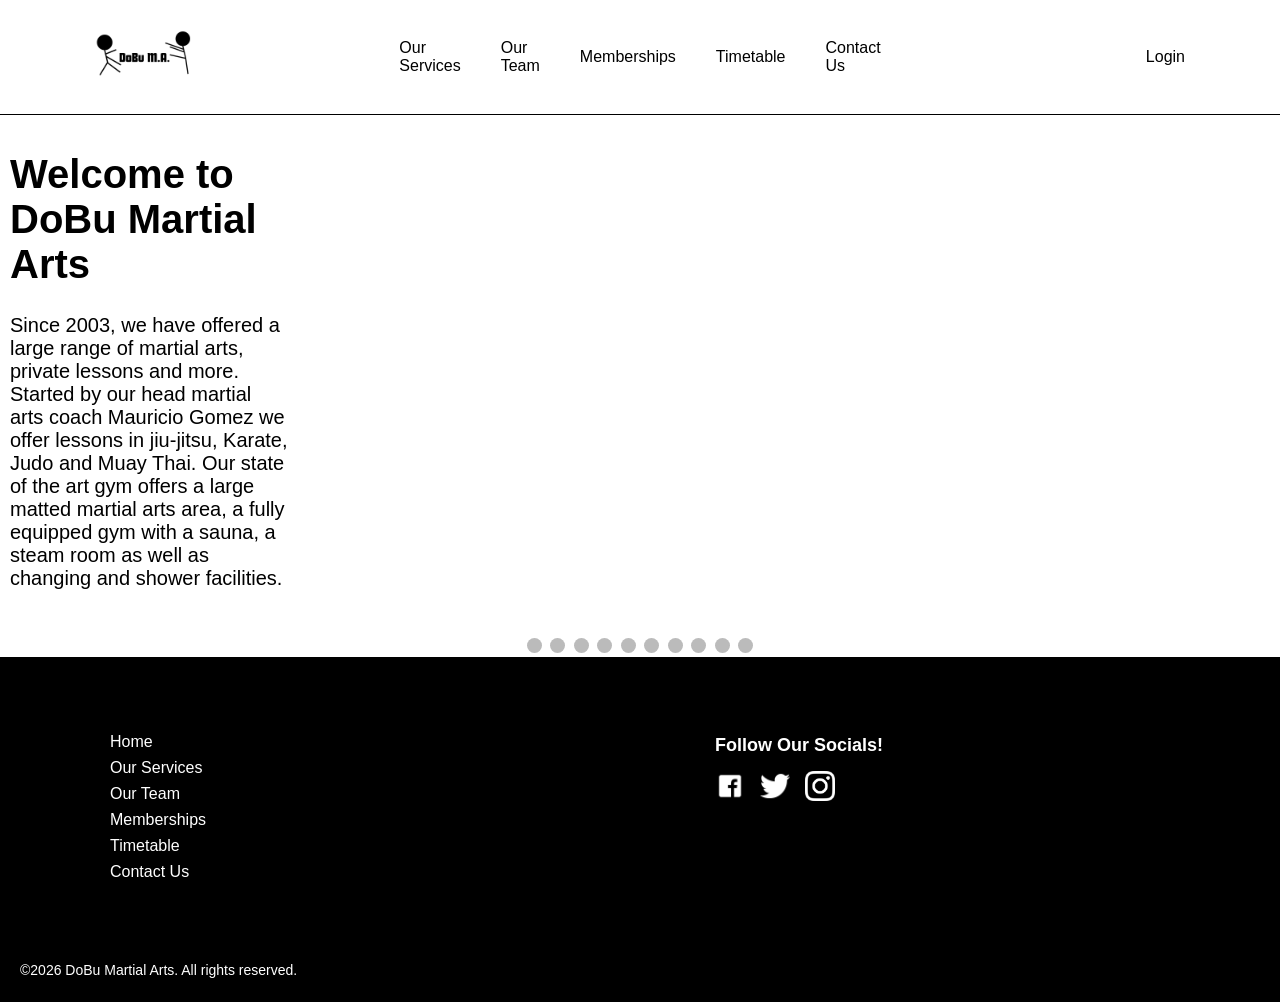
==== index.html @ 1a1fd307 "Co-authored-by: n-smith26 <n-smith26@users.noreply.github.com>" ====
<!DOCTYPE html>
<html>

<head>
    <title>DoBu Martial Arts</title>
    <meta name="viewport" content="width=device-width, initial-scale=1.0">
    <link rel="stylesheet" href="style.css">
</head>

<body>
    <!-- header section - Nathan Smith -->
    <header class="header">
    <div class = "left-header">
        <a href="index.html">
            <img src="img/dobu-logo.png" class="logo" alt="logo">
        </a>
    </div>

    <nav class="navbar" id="navMenu">
        <a href="ourservices.html">Our Services</a>
        <a href="ourteam.html">Our Team</a>
        <a href="memberships.html">Memberships</a>
        <a href="timetable.html">Timetable</a>
        <a href="contactus.html">Contact Us</a>
    </nav>
    
    <div class="right">
        <a href="login.html" class="login">Login</a>

        <div class="menu-toggle" onclick="toggleMenu()">☰</div>
    </div>

    </header>

  <div class="container">
    <h1>Welcome to DoBu Martial Arts</h1>
    <p>
        Since 2003, we have offered a large range of martial arts, private lessons and more. 
        Started by our head martial arts coach Mauricio Gomez we offer lessons in jiu-jitsu, 
        Karate, Judo and Muay Thai. Our state of the art gym offers a large matted martial arts 
        area, a fully equipped gym with a sauna, a steam room as well as changing and shower facilities.
    </p>
    </div>

    <!-- Slideshow container -->
<div class="slideshow-container">

  <!-- Full-width images with number and caption text -->
  <div class="mySlides fade">
    <div class="numbertext">1 / 10</div>
    <img src="img/Judo.jpg" style="width:100%">
    <div class="text">Caption Text</div>
  </div>

  <div class="mySlides fade">
    <div class="numbertext">2 / 10</div>
    <img src="img/Karate.jpg" style="width:100%">
    <div class="text">Caption Two</div>
  </div>

  <div class="mySlides fade">
    <div class="numbertext">3 / 10</div>
    <img src="img/muay thai.jpg" style="width:100%">
    <div class="text">Caption Three</div>
  </div>

  <div class="mySlides fade">
    <div class="numbertext">4 / 10</div>
    <img src="img/jiu jitsu actual image.jpeg" style="width:100%">
    <div class="text">Caption Three</div>
  </div>

  <div class="mySlides fade">
    <div class="numbertext">5 / 10</div>
    <img src="img/actual sausna.jpg" style="width:100%">
    <div class="text">Caption Three</div>
  </div>

  <div class="mySlides fade">
    <div class="numbertext">6 / 10</div>
    <img src="img/shower rooms.jpg" style="width:100%">
    <div class="text">Caption Three</div>
  </div>

  <div class="mySlides fade">
    <div class="numbertext">7 / 10</div>
    <img src="img/changing rooms.jpg" style="width:100%">
    <div class="text">Caption Three</div>
  </div>

  <div class="mySlides fade">
    <div class="numbertext">8 / 10</div>
    <img src="img/steam room.jpg" style="width:100%">
    <div class="text">Caption Three</div>
  </div>

  <div class="mySlides fade">
    <div class="numbertext">9 / 10</div>
    <img src="img/large gym.jpg" style="width:100%">
    <div class="text">Caption Three</div>
  </div>

  <div class="mySlides fade">
    <div class="numbertext">10 / 10</div>
    <img src="img/large mats.jpg" style="width:100%">
    <div class="text">Caption Three</div>
  </div>

  <!-- Next and previous buttons -->
  <a class="prev" onclick="plusSlides(-1)">&#10094;</a>
  <a class="next" onclick="plusSlides(1)">&#10095;</a>
</div>
<br>

<!-- The dots/circles -->
<div style="text-align:center">
  <span class="dot" onclick="currentSlide(1)"></span>
  <span class="dot" onclick="currentSlide(2)"></span>
  <span class="dot" onclick="currentSlide(3)"></span>
  <span class="dot" onclick="currentSlide(4)"></span>
  <span class="dot" onclick="currentSlide(5)"></span>
  <span class="dot" onclick="currentSlide(6)"></span>
  <span class="dot" onclick="currentSlide(7)"></span>
  <span class="dot" onclick="currentSlide(8)"></span>
  <span class="dot" onclick="currentSlide(9)"></span>
  <span class="dot" onclick="currentSlide(10)"></span>
</div>


    <!-- footer section - Nathan Smith -->
    <footer class="footer">
        <div class="footer-content">
            <div class="footer-section">
                <ul>
                    <li><a href="index.html">Home</a></li>
                    <li><a href="ourservices.html">Our Services</a></li>
                    <li><a href="ourteam.html">Our Team</a></li>
                    <li><a href="memberships.html">Memberships</a></li>
                    <li><a href="timetable.html">Timetable</a></li>
                    <li><a href="contactus.html">Contact Us</a></li>
                </ul>
            </div>
        <div class="footer-right">
            <div class="footer-section">
                <h3>Follow Our Socials!</h3>
                <div class="social-icons">
                    <a href="#"><img src="img/white-facebook.png" alt="Facebook"></a>
                    <a href="#"><img src="img/twitter-32.png" alt="Twitter"></a>
                    <a href="#"><img src="img/white-instagram.webp" alt="Instagram"></a>
                </div>
            </div>
        </div>
    </div>
        <div class="footer-bottom">
            <p>©2026 DoBu Martial Arts. All rights reserved.</p>
        </div>
    </div>
    </footer>

    <script src="script.js"></script>
</body>
</html>
---- style.css ----
html, body {
    margin: 0;
    padding: 0;
    font-family: Arial, sans-serif;
}
html, body {
    height: 100%;
}
body {
    display: flex;
    flex-direction: column;
}
/* header styles - Nathan Smith */
.header {
    display: flex;
    justify-content: space-between;
    align-items: center;
    padding: 5px 20px;
    background-color: #ffffff;
    border-bottom: 1px solid #000000;
}

.left-header {
    flex: 1;
    display: flex;
    align-items: center;
    gap:10px;
    padding-left: 75px;
}

.logo {
    width: 100px;
    height: auto;
}

.navbar {
    flex: 1;
    display: flex;
    justify-content: center;
    align-items: center;
    gap: 40px;
}

.navbar a {
    text-decoration: none;
    color: #000000;
    font-size: 16px;
}

.navbar a:hover {
    color: rgb(255, 0, 0);
    transition: color 0.3s;
}

.right {
    flex: 1;
    display: flex;
    justify-content: flex-end;
    align-items: center;
    gap: 30px;
    padding-right: 75px;
}

.login {
    text-decoration: none;
    color: #000000;
}

.login:hover {
    color: rgb(255, 0, 0);
    transition: color 0.3s;
    transform: scale(1.1);
}

/* hero section styles */
.container {
    font-size: 20px;
    max-width: 300px;
    padding: 10px;   
}

/* footer styles - Nathan Smith */
.footer {
    background-color: #000000;
    color: #ffffff;
    padding: 40px 20px 10px;
}
.footer-content {
    display: flex;
    justify-content: space-between;
    flex-wrap: wrap;
    max-width: 1100px;
    margin: 0 auto;
}
.footer-section {
    flex: 1;
    min-width: 250px;
    margin: 20px;
}
.footer-section h3 {
    margin-bottom: 15px;
    font-size: 18px;
}
.footer-section ul {
    list-style: none;
    padding: 0;
}
.footer-section ul li {
    margin-bottom: 8px;
}
.footer-section ul li a {
    text-decoration: none;
    color: #ffffff;
    transition: color 0.3s;
}
.footer-section ul li a:hover {
    color: rgb(255, 0, 0);
}
.social-icons {
    display: flex;
    gap: 15px;
    margin-top: 10px;
}
.social-icons img {
    width: 30px;
    height: 30px;
    object-fit: contain;
}
.social-icons a:nth-child(1):hover img {
    content: url("img/red-facebook.png");
}
.social-icons a:nth-child(2):hover img {
    content: url("img/red-twitter.png");
}
.social-icons a:nth-child(3):hover img {
    content: url("img/red-instagram.png");
}
.social-icons a:hover img {
    transform: scale(1.35);
    transition: transform 0.3s;
}
.footer-bottom {
    border-top: 1px solid #000000;
    margin-top: 20px;
    padding-top: 10px;
    font-size: 14px;
    color: #ffffff;
}
.footer-right {
    display: flex;
    flex-direction: column;
    align-items: flex-start;
    width: 45%;
}
.footer {
    margin-top: auto;
}




/* Login page styles - Nathan Smith*/
.login-container {
    width: 100%;
    max-width: 400px;
    margin: 40px auto;
    padding: 30px;
    background-color: #ffffff;
    border-radius: 8px;
    box-shadow: 0 4px 10px rgba(0, 0, 0, 0.1);
    font-family: -apple-system, BlinkMacSystemFont, "Segoe UI", Roboto, "Helvetica Neue", Arial, sans-serif;
}
.login-header h2 {
    margin: 0 0 10px;
    text-align: center;
    color: #000000;
}
.login-header p {
    text-align: center;
    color: #8c8787;
    margin: 0 0 30px;
    font-size: 0.95rem;
}
.form-group {
    margin-bottom: 20px;
}
.form-group label {
    display: block;
    margin-bottom: 8px;
    font-weight: 600;
}
.form-group input {
    width: 100%;
    padding: 12px;
    border: 1px solid #cccccc;
    border-radius: 5px;
    font-size: 1rem;
    box-sizing: border-box;
}
.form-options {
    display: flex;
    justify-content: space-between;
    align-items: center;
    font-size: 0.9rem;
    margin-bottom: 20px;
}
.form-options .remember-me {
    display: flex;
    align-items: center;
}
.form-options .remember-me input {
    margin-right: 8px;
}
.form-options a {
    color: #000000;
    text-decoration: none;
}
.form-options a:hover {
    text-decoration: underline;
}
.login-button {
    width: 100%;
    padding: 12px;
    background-color: #ff0000;
    border: none;
    border-radius: 5px;
    color: #ffffff;
    font-size: 1.1rem;
    font-weight: bold;
    cursor: pointer;
    transition: background-color 0.2s;
}
.signup-prompt {
    text-align: center;
    margin-top: 20px;
}
.signup-prompt a:hover {
    text-decoration: underline;
    color:#ff0000;
}

/* Signup page styles - Nathan Smith */
.signup-container {
    width: 100%;
    max-width: 400px;
    margin: 40px auto;
    padding: 30px;
    background-color: #ffffff;
    border-radius: 8px;
    box-shadow: 0 4px 10px rgba(0, 0, 0, 0.1);
    font-family: -apple-system, BlinkMacSystemFont, "Segoe UI", Roboto, "Helvetica Neue", Arial, sans-serif;
}
.signup-header h2 {
    margin: 0 0 10px;
    text-align: center;
    color: #000000;
}
.form-group {
    margin-bottom: 20px;
}
.form-group label {
    display: block;
    margin-bottom: 8px;
    font-weight: 600;
}
.form-group input {
    width: 100%;
    padding: 12px;
    border: 1px solid #cccccc;
    border-radius: 5px;
    font-size: 1rem;
    box-sizing: border-box;
}
.form-options {
    display: flex;
    justify-content: space-between;
    align-items: center;
    font-size: 0.9rem;
    margin-bottom: 20px;
}
.form-options .remember-me {
    display: flex;
    align-items: center;
}
.form-options .remember-me input {
    margin-right: 8px;
}
.form-options a {
    color: #000000;
    text-decoration: none;
}
.form-options a:hover {
    text-decoration: underline;
}
.signup-button {
    width: 100%;
    padding: 12px;
    background-color: #ff0000;
    border: none;
    border-radius: 5px;
    color: #ffffff;
    font-size: 1.1rem;
    font-weight: bold;
    cursor: pointer;
    transition: background-color 0.2s;
}
.login-prompt {
    text-align: center;
    margin-top: 20px;
}
.login-prompt a:hover {
    text-decoration: underline;
    color:#ff0000;
}
.hero {
    width: 100%;
    height: 450px;
    position: relative;
    overflow: hidden;
}

.slideshow-container {
    width: 100%;
    height: 100%;
    position: relative;
}

.slide {
    width: 100%;
    height: 100%;
    object-fit: cover;
    position: absolute;
    opacity: 0;
    transition: opacity 1s ease-in-out;
}

.slide.active {
    opacity: 1;
}

/* Table styles - Nathan Smith */
table {
    margin: 20px auto;
    width: 60%;
    border-collapse: collapse;
}
table th {
    border: 1px solid #dddddd;
    text-align: center;
    padding: 8px;
}

table td {
    border: 1px solid #dddddd;
    text-align: left;
    padding: 8px;
}
.menu-toggle {
    display: none;
}
@media (max-width: 850px) {
    .navbar {
        display: none;
        flex-direction: column;
        background-color: #ffffff;
        position: absolute;
        top: 60px;
        left: 0;
        width: 100%;
        text-align: center;
        padding: 10px 0;
    }
    
    .navbar.active {
        display: flex;
    }

    .menu-toggle {
        display: block;
        font-size: 24px;
        cursor: pointer;
    }
}

* {box-sizing:border-box}

/* Slideshow container */
.slideshow-container {
  max-width: 1000px;
  position: relative;
  margin: auto;
}

/* Hide the images by default */
.mySlides {
  display: none;
}

/* Next & previous buttons */
.prev, .next {
  cursor: pointer;
  position: absolute;
  top: 50%;
  width: auto;
  margin-top: -22px;
  padding: 16px;
  color: white;
  font-weight: bold;
  font-size: 18px;
  transition: 0.6s ease;
  border-radius: 0 3px 3px 0;
  user-select: none;
}

/* Position the "next button" to the right */
.next {
  right: 0;
  border-radius: 3px 0 0 3px;
}

/* On hover, add a black background color with a little bit see-through */
.prev:hover, .next:hover {
  background-color: rgba(0,0,0,0.8);
}

/* Caption text */
.text {
  color: #f2f2f2;
  font-size: 15px;
  padding: 8px 12px;
  position: absolute;
  bottom: 8px;
  width: 100%;
  text-align: center;
}

/* Number text (1/3 etc) */
.numbertext {
  color: #f2f2f2;
  font-size: 12px;
  padding: 8px 12px;
  position: absolute;
  top: 0;
}

/* The dots/bullets/indicators */
.dot {
  cursor: pointer;
  height: 15px;
  width: 15px;
  margin: 0 2px;
  background-color: #bbb;
  border-radius: 50%;
  display: inline-block;
  transition: background-color 0.6s ease;
}

.active, .dot:hover {
  background-color: #717171;
}

/* Fading animation */
.fade {
  animation-name: fade;
  animation-duration: 1.5s;
}

@keyframes fade {
  from {opacity: .4}
  to {opacity: 1}
}

/* HERO SECTION */
.hero {
    padding: 80px 0;
    min-height: 500px;
}

/* SLIDER */
.offer-slider {
    width: 100%;
    display: flex;
    align-items: center;
    justify-content: center;
    position: relative;
    padding: 40px 0;
    min-height: 450px;
}

.offer-content {
    width: 80%;
    max-width: 1100px;
    display: flex;
    justify-content: space-between;
    align-items: center;
    gap: 40px;
}

.offer-text {
    width: 50%;
}

.offer-text h2 {
    font-size: 2rem;
    margin-bottom: 10px;
}

.offer-text p {
    font-size: 1.1rem;
    line-height: 1.5rem;
}

/* IMAGE */
.offer-content img {
    width: 45%;
    border-radius: 10px;
    object-fit: cover;
    max-height: 300px;
}

/* ARROWS */
.arrow {
    background: none;
    border: none;
    font-size: 3rem;
    cursor: pointer;
    color: black;
    transition: 0.2s;
    padding: 10px;
}

.arrow:hover {
    color: red;
}

.left-arrow {
    position: absolute;
    left: 20px;
}

.right-arrow {
    position: absolute;
    right: 20px;
}

/* TEAM HERO */
.team-hero {
    text-align: center;
    padding: 60px 0 20px;
}

.team-hero h1 {
    font-size: 3rem;
    margin: 0;
}

/* TEAM GRID */
.team-grid {
    width: 90%;
    max-width: 1200px;
    margin: auto;
    display: grid;
    grid-template-columns: repeat(3, 1fr);
    gap: 40px;
    padding: 40px 0;
}

/* TEAM CARD */
.team-card {
    background: #ffffff;
    padding: 25px;
    border-radius: 12px;
    text-align: center;
    box-shadow: 0 4px 10px rgba(0,0,0,0.1);
}

.team-card img {
    width: 160px;
    height: 160px;
    object-fit: cover;
    border-radius: 50%;
    margin-bottom: 15px;
}

.team-card h2 {
    margin: 10px 0 5px;
    font-size: 1.5rem;
}

.team-card h3 {
    margin: 0 0 10px;
    font-size: 1rem;
    color: #777;
}

.team-card p {
    font-size: 0.95rem;
    line-height: 1.4rem;
}

/* RESPONSIVE GRID */
@media (max-width: 900px) {
    .team-grid {
        grid-template-columns: repeat(2, 1fr);
    }
}

@media (max-width: 600px) {
    .team-grid {
        grid-template-columns: 1fr;
    }
}
/* TIMETABLE HERO SECTION */
.timetable-hero {
    width: 100%;
    padding: 40px 5%;
    background-color: #f5f5f5;
    text-align: center;
}

.timetable-hero h1 {
    font-size: 2.5rem;
    margin-bottom: 30px;
}

/* TIMETABLE TABLE */
.timetable-container {
    overflow-x: auto;
}

.timetable {
    width: 100%;
    border-collapse: collapse;
    background: white;
    box-shadow: 0 4px 10px rgba(0,0,0,0.1);
    font-size: 1rem;
}

.timetable th,
.timetable td {
    border: 1px solid #ddd;
    padding: 12px;
    text-align: center;
    min-width: 140px;
}

.timetable th {
    background-color: #000;
    color: white;
    font-weight: bold;
}

.timetable tr:nth-child(even) {
    background-color: #f9f9f9;
}

.timetable tr:hover {
    background-color: #eee;
}

/* CONTACT PAGE HERO STRIP */
.contact-hero-strip {
    width: 100%;
    background-color: #000000;
    padding: 60px 0;
    text-align: center;
}

.contact-hero-strip h1 {
    color: #ffffff;
    font-size: 3rem;
    margin: 0;
}

/* CONTACT PAGE LAYOUT */
.contact-row {
    width: 100%;
    display: flex;
    justify-content: space-between;
    align-items: flex-start;
    padding: 40px 5%;
    gap: 40px;
}

/* LEFT FORM BOX */
.contact-form-box {
    width: 55%;
    background-color: #ffffff;
    padding: 30px;
    border-radius: 10px;
    box-shadow: 0 4px 10px rgba(0,0,0,0.1);
}

.contact-form-box form {
    display: flex;
    flex-direction: column;
    gap: 15px;
}

.contact-form-box label {
    font-size: 1.1rem;
    font-weight: bold;
}

.contact-form-box input,
.contact-form-box textarea {
    width: 100%;
    padding: 12px;
    border: 1px solid #cccccc;
    border-radius: 5px;
    font-size: 1rem;
}

.contact-form-box textarea {
    height: 120px;
    resize: none;
}

.contact-form-box button {
    margin-top: 10px;
    padding: 12px;
    background-color: #000000;
    color: #ffffff;
    border: none;
    border-radius: 5px;
    font-size: 1.1rem;
    cursor: pointer;
}

/* RIGHT SUPPORT BOX */
.contact-support-box {
    width: 35%;
    background-color: #ffffff;
    padding: 30px;
    border-radius: 10px;
    box-shadow: 0 4px 10px rgba(0,0,0,0.1);
    text-align: center;
}

.contact-support-box p {
    font-size: 1.3rem;
    line-height: 1.8rem;
    color: #333;
}

/* CLICKABLE PHONE NUMBER */
.contact-phone {
    color: #000000;
    text-decoration: none;
    font-weight: bold;
}

.contact-phone:hover {
    color: red;
    text-decoration: underline;
}

/* ERROR MESSAGE */
.error-text {
    color: red;
    font-size: 1rem;
    margin-top: -5px;
    margin-bottom: 10px;
    display: none;
}

/* RESPONSIVE */
@media (max-width: 900px) {
    .contact-row {
        flex-direction: column;
        align-items: center;
    }

    .contact-form-box,
    .contact-support-box {
        width: 90%;
    }
}
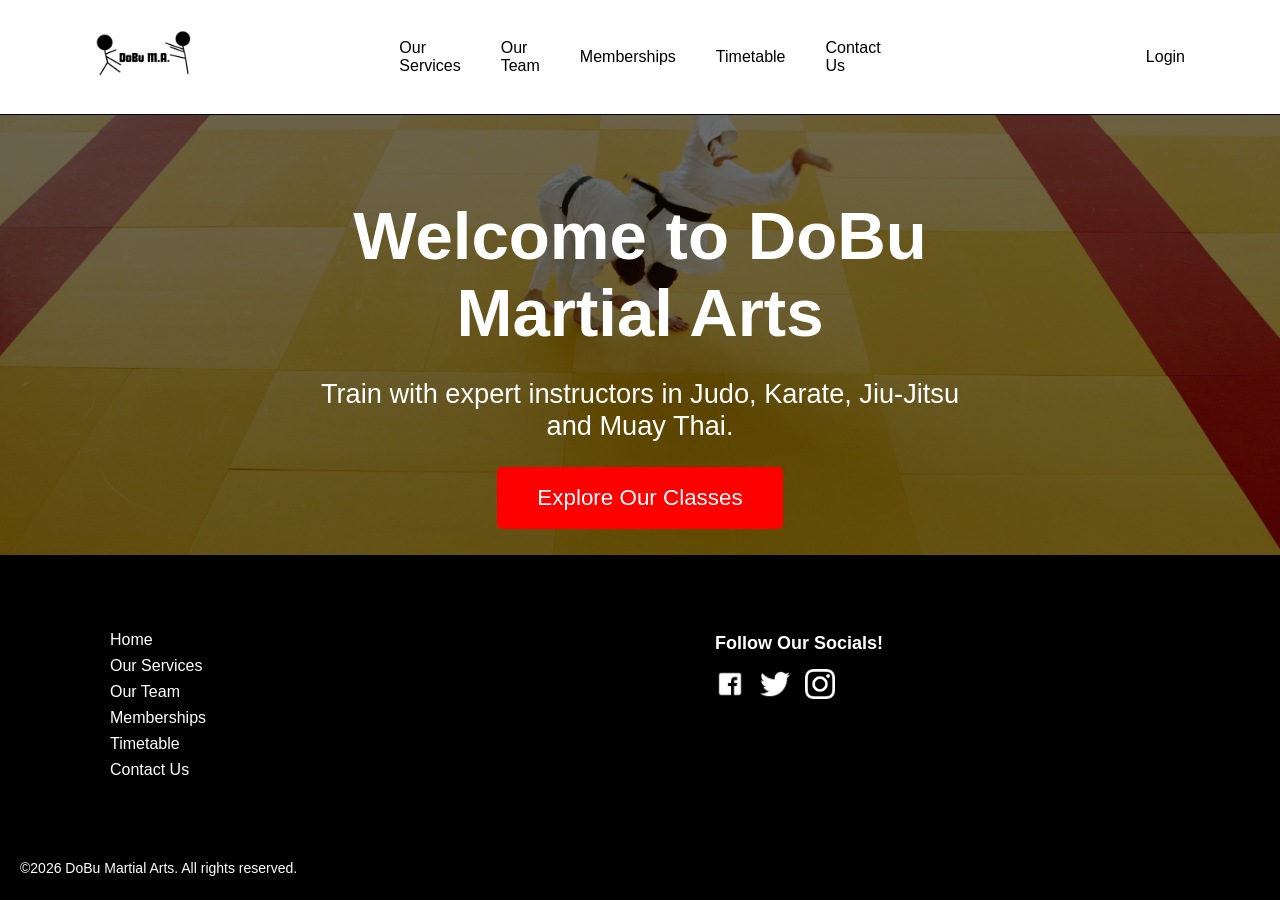
==== commit 646a2c41: "git commit -m "1"" ====
--- a/index.html
+++ b/index.html
@@ -32,100 +32,15 @@
 
     </header>
 
-  <div class="container">
-    <h1>Welcome to DoBu Martial Arts</h1>
-    <p>
-        Since 2003, we have offered a large range of martial arts, private lessons and more. 
-        Started by our head martial arts coach Mauricio Gomez we offer lessons in jiu-jitsu, 
-        Karate, Judo and Muay Thai. Our state of the art gym offers a large matted martial arts 
-        area, a fully equipped gym with a sauna, a steam room as well as changing and shower facilities.
-    </p>
+
+    <!-- HERO SECTION -->
+<section class="home-hero">
+    <div class="home-hero-content">
+        <h1>Welcome to DoBu Martial Arts</h1>
+        <p>Train with expert instructors in Judo, Karate, Jiu‑Jitsu and Muay Thai.</p>
+        <a href="ourservices.html" class="hero-btn">Explore Our Classes</a>
     </div>
-
-    <!-- Slideshow container -->
-<div class="slideshow-container">
-
-  <!-- Full-width images with number and caption text -->
-  <div class="mySlides fade">
-    <div class="numbertext">1 / 10</div>
-    <img src="img/Judo.jpg" style="width:100%">
-    <div class="text">Caption Text</div>
-  </div>
-
-  <div class="mySlides fade">
-    <div class="numbertext">2 / 10</div>
-    <img src="img/Karate.jpg" style="width:100%">
-    <div class="text">Caption Two</div>
-  </div>
-
-  <div class="mySlides fade">
-    <div class="numbertext">3 / 10</div>
-    <img src="img/muay thai.jpg" style="width:100%">
-    <div class="text">Caption Three</div>
-  </div>
-
-  <div class="mySlides fade">
-    <div class="numbertext">4 / 10</div>
-    <img src="img/jiu jitsu actual image.jpeg" style="width:100%">
-    <div class="text">Caption Three</div>
-  </div>
-
-  <div class="mySlides fade">
-    <div class="numbertext">5 / 10</div>
-    <img src="img/actual sausna.jpg" style="width:100%">
-    <div class="text">Caption Three</div>
-  </div>
-
-  <div class="mySlides fade">
-    <div class="numbertext">6 / 10</div>
-    <img src="img/shower rooms.jpg" style="width:100%">
-    <div class="text">Caption Three</div>
-  </div>
-
-  <div class="mySlides fade">
-    <div class="numbertext">7 / 10</div>
-    <img src="img/changing rooms.jpg" style="width:100%">
-    <div class="text">Caption Three</div>
-  </div>
-
-  <div class="mySlides fade">
-    <div class="numbertext">8 / 10</div>
-    <img src="img/steam room.jpg" style="width:100%">
-    <div class="text">Caption Three</div>
-  </div>
-
-  <div class="mySlides fade">
-    <div class="numbertext">9 / 10</div>
-    <img src="img/large gym.jpg" style="width:100%">
-    <div class="text">Caption Three</div>
-  </div>
-
-  <div class="mySlides fade">
-    <div class="numbertext">10 / 10</div>
-    <img src="img/large mats.jpg" style="width:100%">
-    <div class="text">Caption Three</div>
-  </div>
-
-  <!-- Next and previous buttons -->
-  <a class="prev" onclick="plusSlides(-1)">&#10094;</a>
-  <a class="next" onclick="plusSlides(1)">&#10095;</a>
-</div>
-<br>
-
-<!-- The dots/circles -->
-<div style="text-align:center">
-  <span class="dot" onclick="currentSlide(1)"></span>
-  <span class="dot" onclick="currentSlide(2)"></span>
-  <span class="dot" onclick="currentSlide(3)"></span>
-  <span class="dot" onclick="currentSlide(4)"></span>
-  <span class="dot" onclick="currentSlide(5)"></span>
-  <span class="dot" onclick="currentSlide(6)"></span>
-  <span class="dot" onclick="currentSlide(7)"></span>
-  <span class="dot" onclick="currentSlide(8)"></span>
-  <span class="dot" onclick="currentSlide(9)"></span>
-  <span class="dot" onclick="currentSlide(10)"></span>
-</div>
-
+</section>
 
     <!-- footer section - Nathan Smith -->
     <footer class="footer">
@@ -160,3 +75,7 @@
     <script src="script.js"></script>
 </body>
 </html>
+
+    <script src="script.js"></script>
+</body>
+</html>
--- a/style.css
+++ b/style.css
@@ -776,3 +776,60 @@
         width: 90%;
     }
 }
+
+/* HOME HERO SECTION */
+.home-hero {
+    width: 100%;
+    height: 150vh; /* 150% of the screen height */
+    background: url("img/large mats.jpg") center/cover no-repeat;
+    display: flex;
+    justify-content: center;
+    align-items: center;
+    text-align: center;
+    position: relative;
+}
+
+/* Dark overlay */
+.home-hero::before {
+    content: "";
+    position: absolute;
+    top: 0;
+    left: 0;
+    width: 100%;
+    height: 100%;
+    background: rgba(0,0,0,0.55);
+}
+
+/* Text */
+.home-hero-content {
+    position: relative;
+    color: white;
+    max-width: 700px;
+    padding: 20px;
+}
+
+.home-hero-content h1 {
+    font-size: 4.2rem;
+    margin-bottom: 15px;
+}
+
+.home-hero-content p {
+    font-size: 1.7rem;
+    margin-bottom: 25px;
+}
+
+/* Button */
+.hero-btn {
+    display: inline-block;
+    padding: 18px 40px;
+    background: red;
+    color: white;
+    text-decoration: none;
+    font-size: 1.4rem;
+    border-radius: 5px;
+    transition: 0.3s;
+}
+
+.hero-btn:hover {
+    background: #b30000;
+}
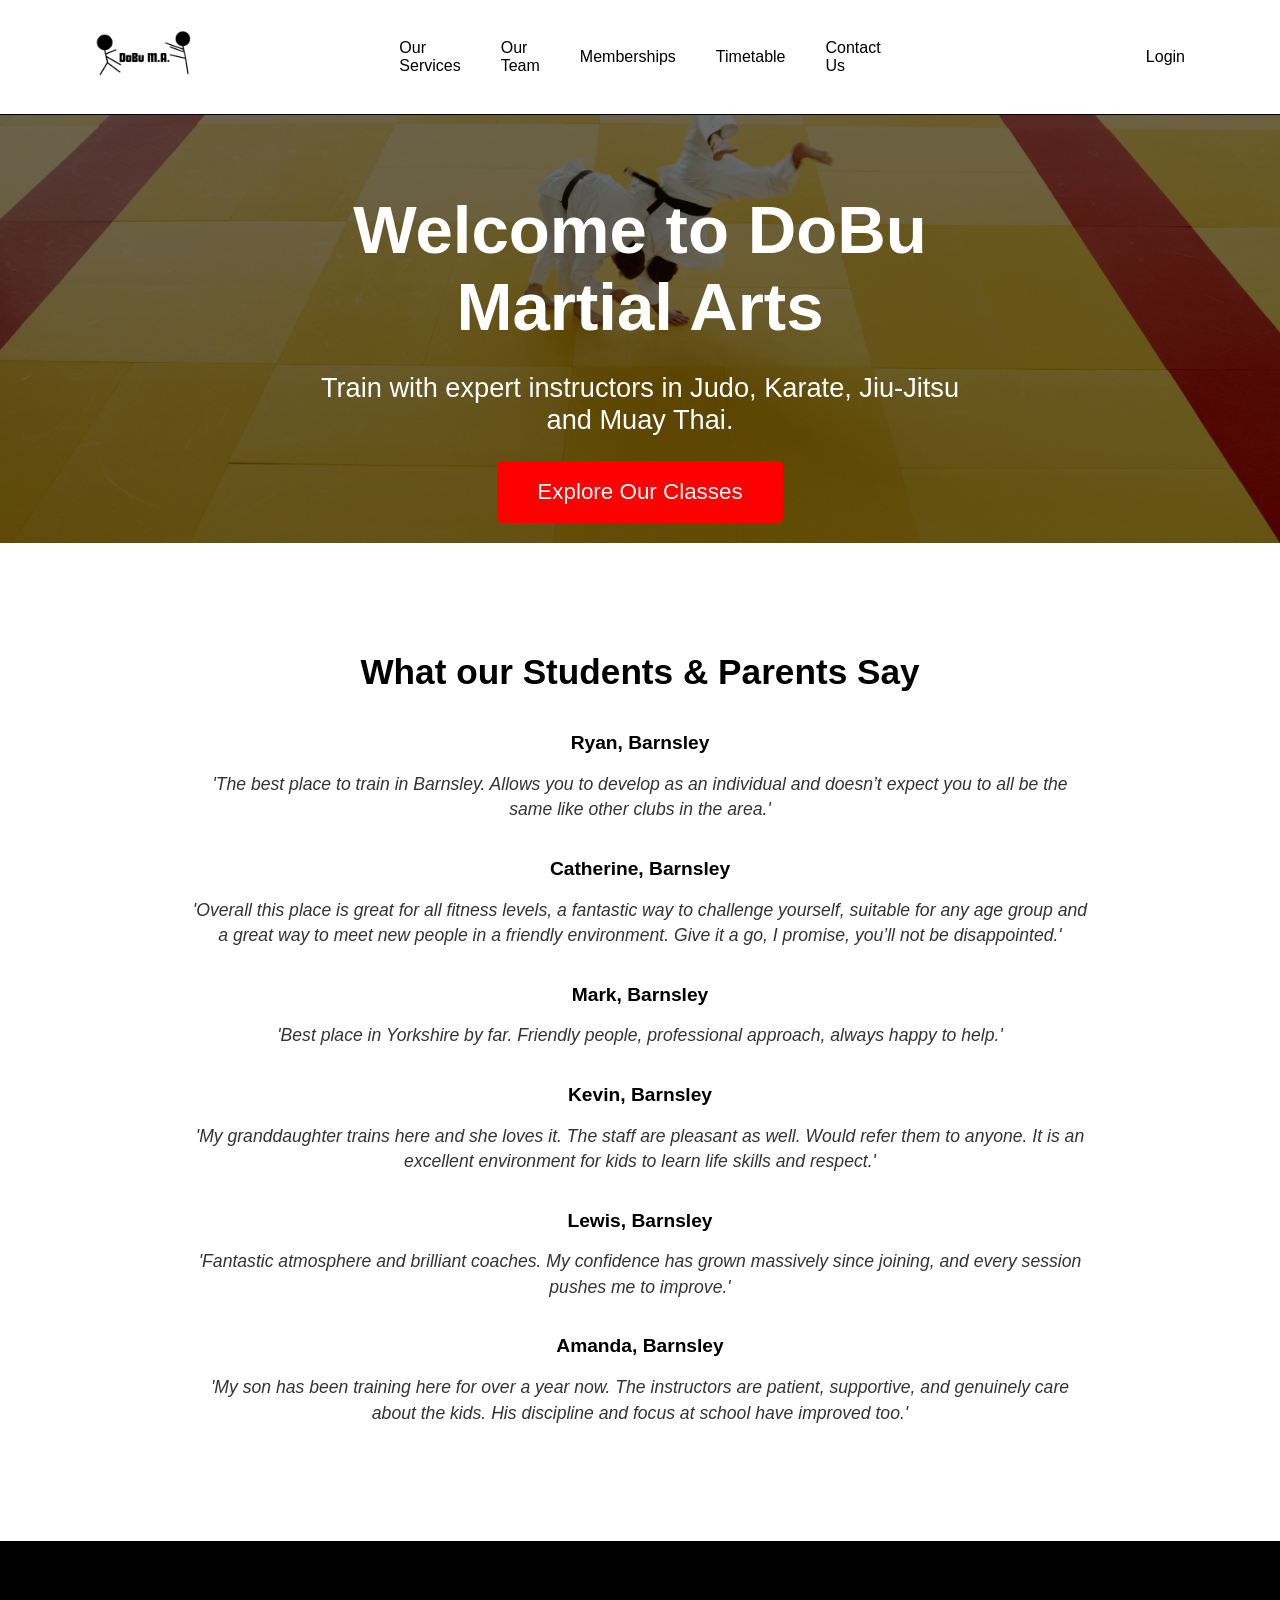
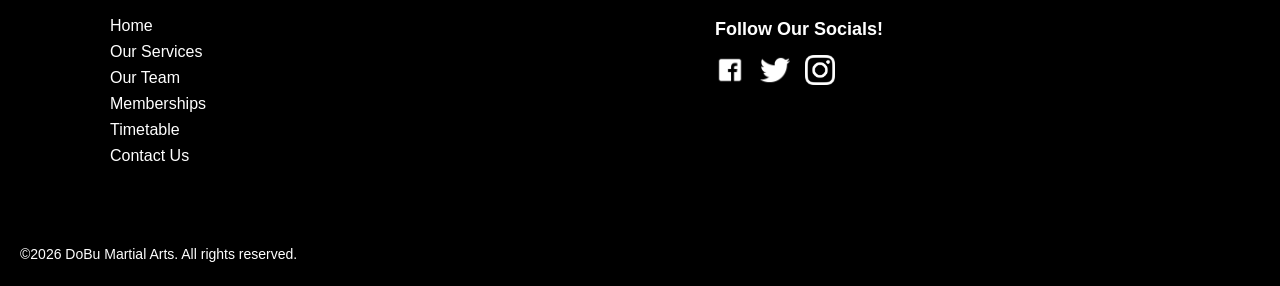
==== commit 9a8a6971: "git commit -m "erm"" ====
--- a/index.html
+++ b/index.html
@@ -42,6 +42,43 @@
     </div>
 </section>
 
+<section class="testimonials">
+    <h2>What our Students & Parents Say</h2>
+
+    <div class="testimonial">
+        <span class="name">Ryan, Barnsley</span>
+        <p>'The best place to train in Barnsley. Allows you to develop as an individual and doesn’t expect you to all be the same like other clubs in the area.'</p>
+    </div>
+
+    <div class="testimonial">
+        <span class="name">Catherine, Barnsley</span>
+        <p>'Overall this place is great for all fitness levels, a fantastic way to challenge yourself, suitable for any age group and a great way to meet new people in a friendly environment. Give it a go, I promise, you’ll not be disappointed.'</p>
+    </div>
+
+    <div class="testimonial">
+        <span class="name">Mark, Barnsley</span>
+        <p>'Best place in Yorkshire by far. Friendly people, professional approach, always happy to help.'</p>
+    </div>
+
+    <div class="testimonial">
+        <span class="name">Kevin, Barnsley</span>
+        <p>'My granddaughter trains here and she loves it. The staff are pleasant as well. Would refer them to anyone. It is an excellent environment for kids to learn life skills and respect.'</p>
+    </div>
+
+    <!-- NEW TESTIMONIALS -->
+    <div class="testimonial">
+        <span class="name">Lewis, Barnsley</span>
+        <p>'Fantastic atmosphere and brilliant coaches. My confidence has grown massively since joining, and every session pushes me to improve.'</p>
+    </div>
+
+    <div class="testimonial">
+        <span class="name">Amanda, Barnsley</span>
+        <p>'My son has been training here for over a year now. The instructors are patient, supportive, and genuinely care about the kids. His discipline and focus at school have improved too.'</p>
+    </div>
+
+</section>
+
+
     <!-- footer section - Nathan Smith -->
     <footer class="footer">
         <div class="footer-content">
--- a/style.css
+++ b/style.css
@@ -833,3 +833,39 @@
 .hero-btn:hover {
     background: #b30000;
 }
+
+
+/* TESTIMONIAL SECTION */
+.testimonials {
+    width: 80%;
+    max-width: 900px;
+    margin: 80px auto;
+    text-align: center;
+}
+
+.testimonials h2 {
+    font-size: 2.2rem;
+    margin-bottom: 40px;
+}
+
+/* Each testimonial block */
+.testimonial {
+    margin-bottom: 35px;
+}
+
+/* Name ABOVE the quote */
+.testimonial .name {
+    display: block;
+    font-size: 1.2rem;
+    font-weight: bold;
+    color: #000;
+    margin-bottom: 8px;
+}
+
+/* Quote text */
+.testimonial p {
+    font-size: 1.1rem;
+    line-height: 1.6rem;
+    font-style: italic;
+    color: #333;
+}
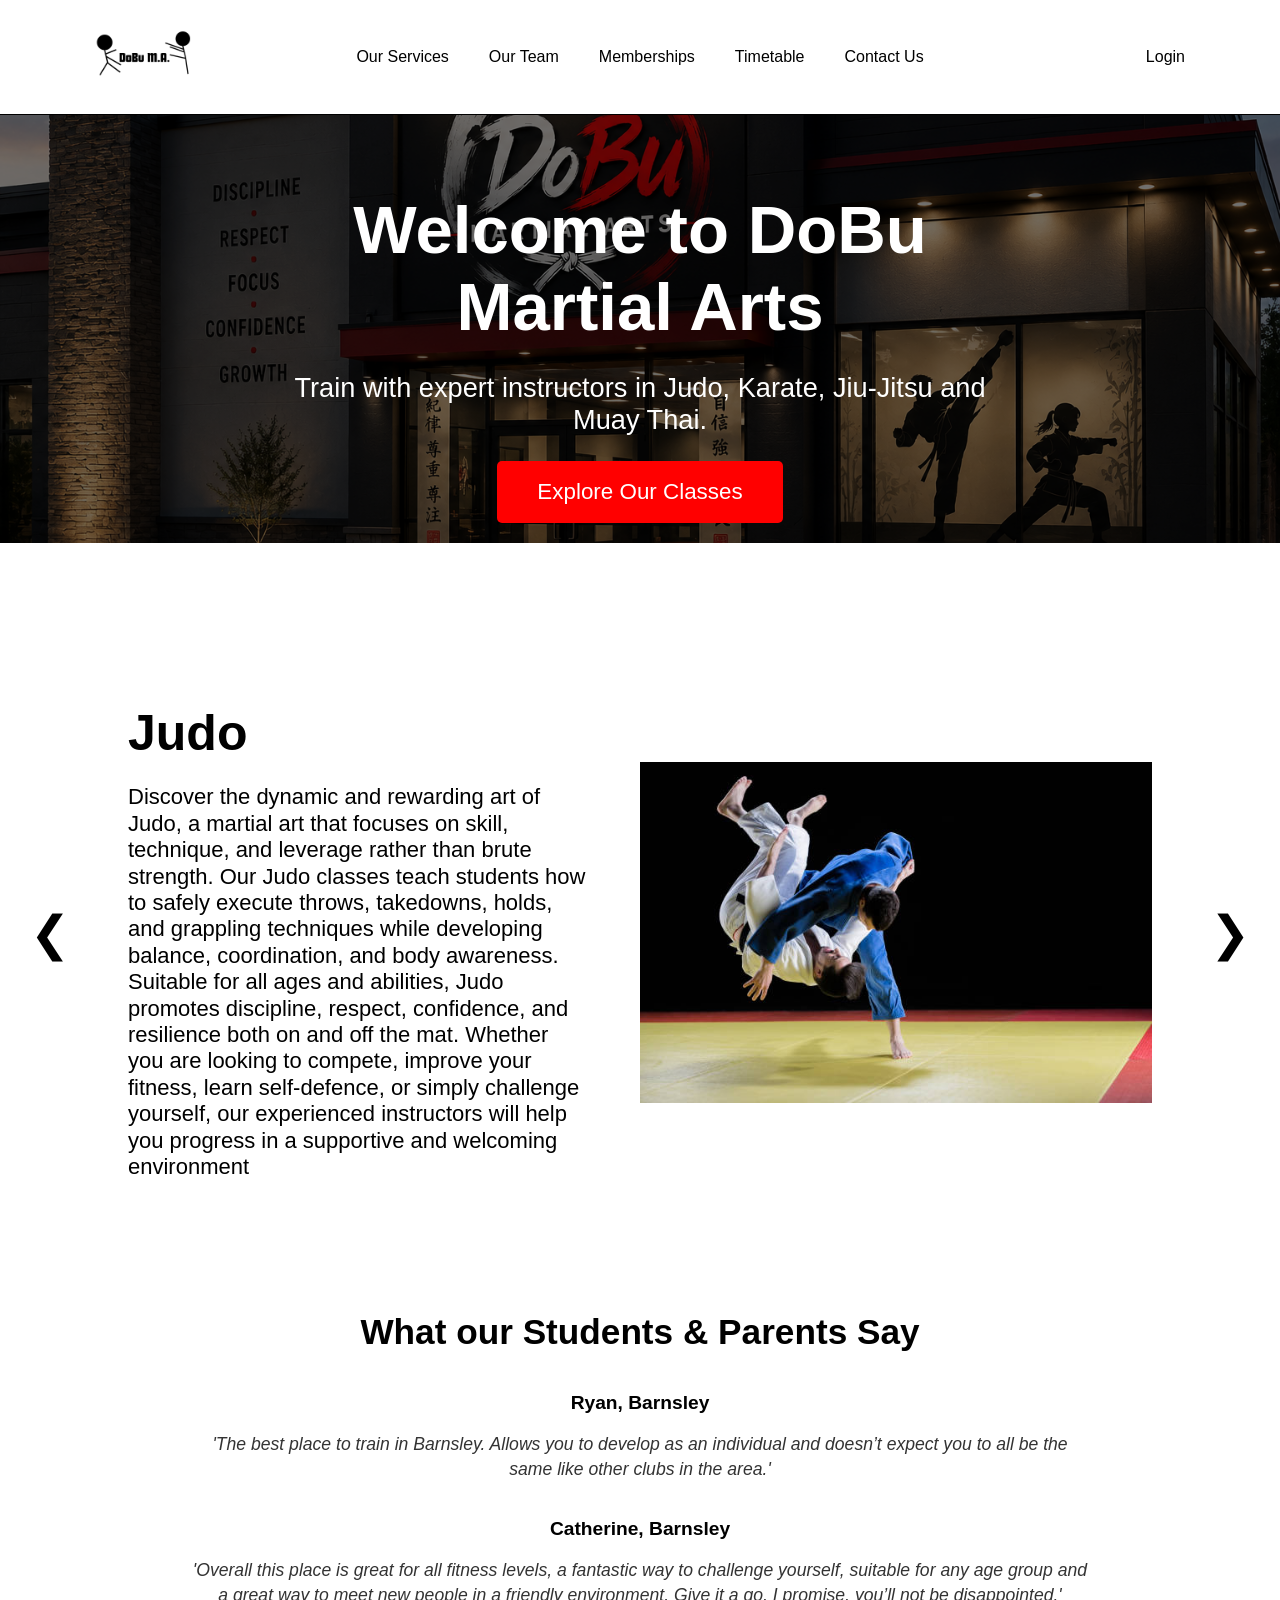
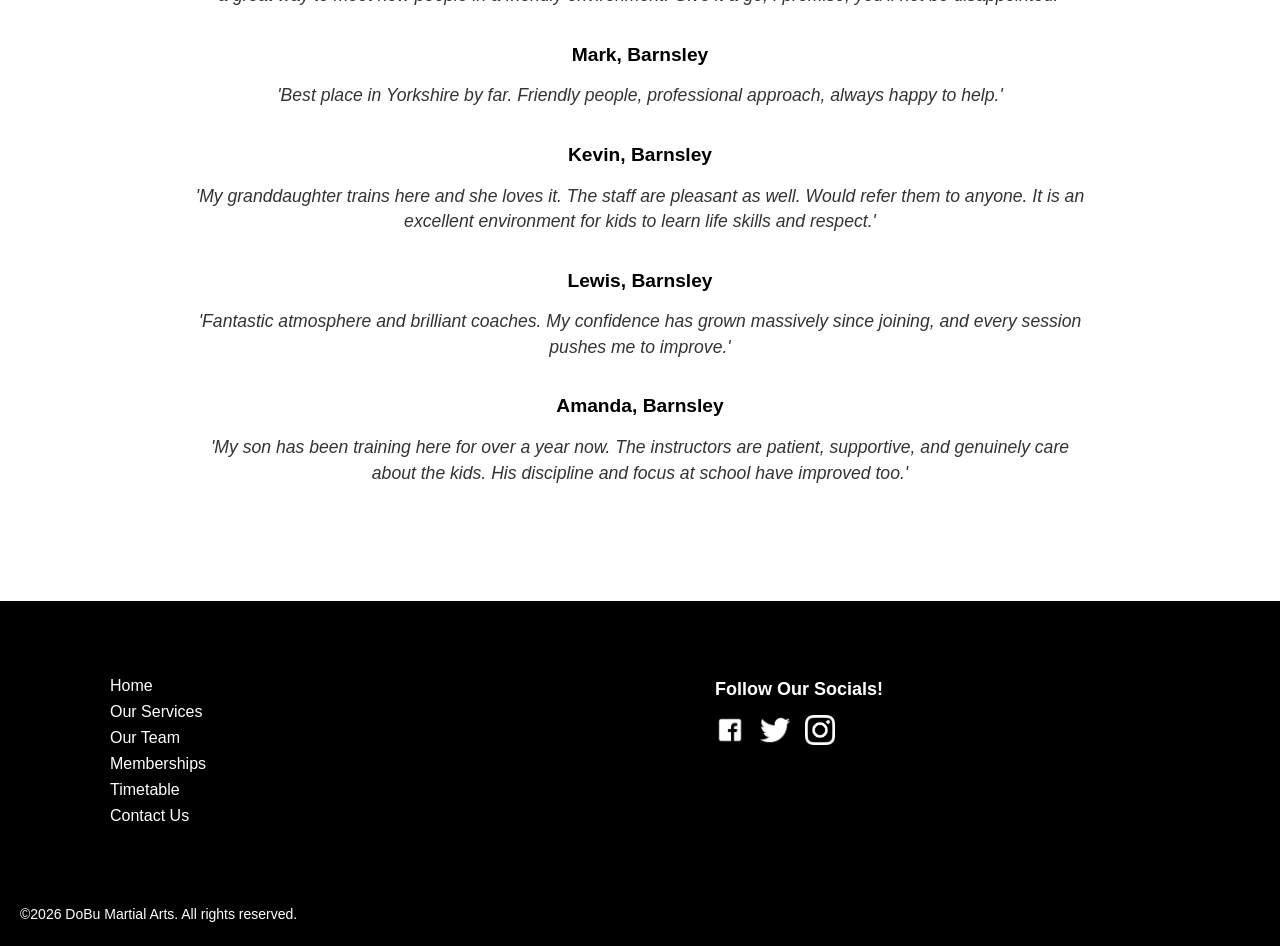
==== commit 04ab14a1: "git commit -m "Add DoBu-Dojo image and update index.html, script.js, and style.css"" ====
--- a/index.html
+++ b/index.html
@@ -22,6 +22,8 @@
         <a href="memberships.html">Memberships</a>
         <a href="timetable.html">Timetable</a>
         <a href="contactus.html">Contact Us</a>
+        
+        <a href="login.html" class="mobile-login">Login</a>
     </nav>
     
     <div class="right">
@@ -40,6 +42,31 @@
         <p>Train with expert instructors in Judo, Karate, Jiu‑Jitsu and Muay Thai.</p>
         <a href="ourservices.html" class="hero-btn">Explore Our Classes</a>
     </div>
+</section>
+
+<section class="hero">
+
+    <div class="offer-slider">
+
+        <button class="arrow left-arrow" onclick="prevSlide()">&#10094;</button>
+
+        <div class="offer-content">
+
+            <div class="offer-text">
+                <h2 id="offerTitle">Judo</h2>
+                <p id="offerDescription">
+                    Discover the dynamic and rewarding art of Judo, a martial art that focuses on skill, technique, and leverage rather than brute strength. Our Judo classes teach students how to safely execute throws, takedowns, holds, and grappling techniques while developing balance, coordination, and body awareness. Suitable for all ages and abilities, Judo promotes discipline, respect, confidence, and resilience both on and off the mat. Whether you are looking to compete, improve your fitness, learn self-defence, or simply challenge yourself, our experienced instructors will help you progress in a supportive and welcoming environment
+                </p>
+            </div>
+
+            <img id="offerImage" src="img/Judo.jpg" alt="Service Image">
+
+        </div>
+
+        <button class="arrow right-arrow" onclick="nextSlide()">&#10095;</button>
+
+    </div>
+
 </section>
 
 <section class="testimonials">
@@ -112,7 +139,3 @@
     <script src="script.js"></script>
 </body>
 </html>
-
-    <script src="script.js"></script>
-</body>
-</html>
--- a/style.css
+++ b/style.css
@@ -12,6 +12,7 @@
 }
 /* header styles - Nathan Smith */
 .header {
+    position: relative;
     display: flex;
     justify-content: space-between;
     align-items: center;
@@ -34,7 +35,7 @@
 }
 
 .navbar {
-    flex: 1;
+    flex: none;
     display: flex;
     justify-content: center;
     align-items: center;
@@ -355,119 +356,55 @@
     text-align: left;
     padding: 8px;
 }
+
 .menu-toggle {
     display: none;
 }
-@media (max-width: 850px) {
+.mobile-login {
+    display: none;
+}
+
+@media (max-width: 900px) {
+
+    .header {
+        position: relative;
+    }
+
+    .login {
+        display: none;
+    }
+
     .navbar {
         display: none;
+        flex: none;
         flex-direction: column;
-        background-color: #ffffff;
         position: absolute;
-        top: 60px;
+        top: 100%;
         left: 0;
         width: 100%;
-        text-align: center;
+        background: white;
         padding: 10px 0;
-    }
-    
+        z-index: 999;
+    }
+
     .navbar.active {
         display: flex;
     }
 
     .menu-toggle {
         display: block;
+        position: relative;
+        z-index: 1000;
         font-size: 24px;
         cursor: pointer;
     }
-}
-
-* {box-sizing:border-box}
-
-/* Slideshow container */
-.slideshow-container {
-  max-width: 1000px;
-  position: relative;
-  margin: auto;
-}
-
-/* Hide the images by default */
-.mySlides {
-  display: none;
-}
-
-/* Next & previous buttons */
-.prev, .next {
-  cursor: pointer;
-  position: absolute;
-  top: 50%;
-  width: auto;
-  margin-top: -22px;
-  padding: 16px;
-  color: white;
-  font-weight: bold;
-  font-size: 18px;
-  transition: 0.6s ease;
-  border-radius: 0 3px 3px 0;
-  user-select: none;
-}
-
-/* Position the "next button" to the right */
-.next {
-  right: 0;
-  border-radius: 3px 0 0 3px;
-}
-
-/* On hover, add a black background color with a little bit see-through */
-.prev:hover, .next:hover {
-  background-color: rgba(0,0,0,0.8);
-}
-
-/* Caption text */
-.text {
-  color: #f2f2f2;
-  font-size: 15px;
-  padding: 8px 12px;
-  position: absolute;
-  bottom: 8px;
-  width: 100%;
-  text-align: center;
-}
-
-/* Number text (1/3 etc) */
-.numbertext {
-  color: #f2f2f2;
-  font-size: 12px;
-  padding: 8px 12px;
-  position: absolute;
-  top: 0;
-}
-
-/* The dots/bullets/indicators */
-.dot {
-  cursor: pointer;
-  height: 15px;
-  width: 15px;
-  margin: 0 2px;
-  background-color: #bbb;
-  border-radius: 50%;
-  display: inline-block;
-  transition: background-color 0.6s ease;
-}
-
-.active, .dot:hover {
-  background-color: #717171;
-}
-
-/* Fading animation */
-.fade {
-  animation-name: fade;
-  animation-duration: 1.5s;
-}
-
-@keyframes fade {
-  from {opacity: .4}
-  to {opacity: 1}
+
+    .mobile-login {
+        display: block;
+        font-weight: bold;
+        border-top: 1px solid #ddd;
+        padding-top: 15px;
+    }
 }
 
 /* HERO SECTION */
@@ -484,38 +421,39 @@
     justify-content: center;
     position: relative;
     padding: 40px 0;
-    min-height: 450px;
+    min-height: auto;
 }
 
 .offer-content {
     width: 80%;
-    max-width: 1100px;
+    max-width: 1400px;
     display: flex;
     justify-content: space-between;
     align-items: center;
     gap: 40px;
+    flex-wrap: wrap;
 }
 
 .offer-text {
-    width: 50%;
+    width: 45%;
 }
 
 .offer-text h2 {
-    font-size: 2rem;
+    font-size: 50px;
     margin-bottom: 10px;
 }
 
 .offer-text p {
-    font-size: 1.1rem;
-    line-height: 1.5rem;
+    font-size: 22px;
+    line-height: 1.2;
 }
 
 /* IMAGE */
 .offer-content img {
-    width: 45%;
+    width: 50%;
     border-radius: 10px;
-    object-fit: cover;
-    max-height: 300px;
+    object-fit: contain;
+    height: 450px;
 }
 
 /* ARROWS */
@@ -543,6 +481,40 @@
     right: 20px;
 }
 
+@media (max-width: 900px) {
+    .offer-content {
+        flex-direction: column;
+        text-align: center;
+        gap: 20px;
+    }
+
+    .offer-text {
+        width: 100%;
+    }
+
+    .offer-content img {
+        width: 100%;
+        height: auto;
+        object-fit: contain;
+    }
+
+    .offer-text h2 {
+        font-size: 2rem;
+    }
+
+    .offer-text p {
+        font-size: 1.1rem;
+    }
+
+    .left-arrow {
+        left: 10px;
+    }
+
+    .right-arrow {
+        right: 10px;
+    }
+}
+
 /* TEAM HERO */
 .team-hero {
     text-align: center;
@@ -780,8 +752,8 @@
 /* HOME HERO SECTION */
 .home-hero {
     width: 100%;
-    height: 150vh; /* 150% of the screen height */
-    background: url("img/large mats.jpg") center/cover no-repeat;
+    height: 1500px;
+    background: url("img/DoBu-Dojo.png") center/cover no-repeat;
     display: flex;
     justify-content: center;
     align-items: center;
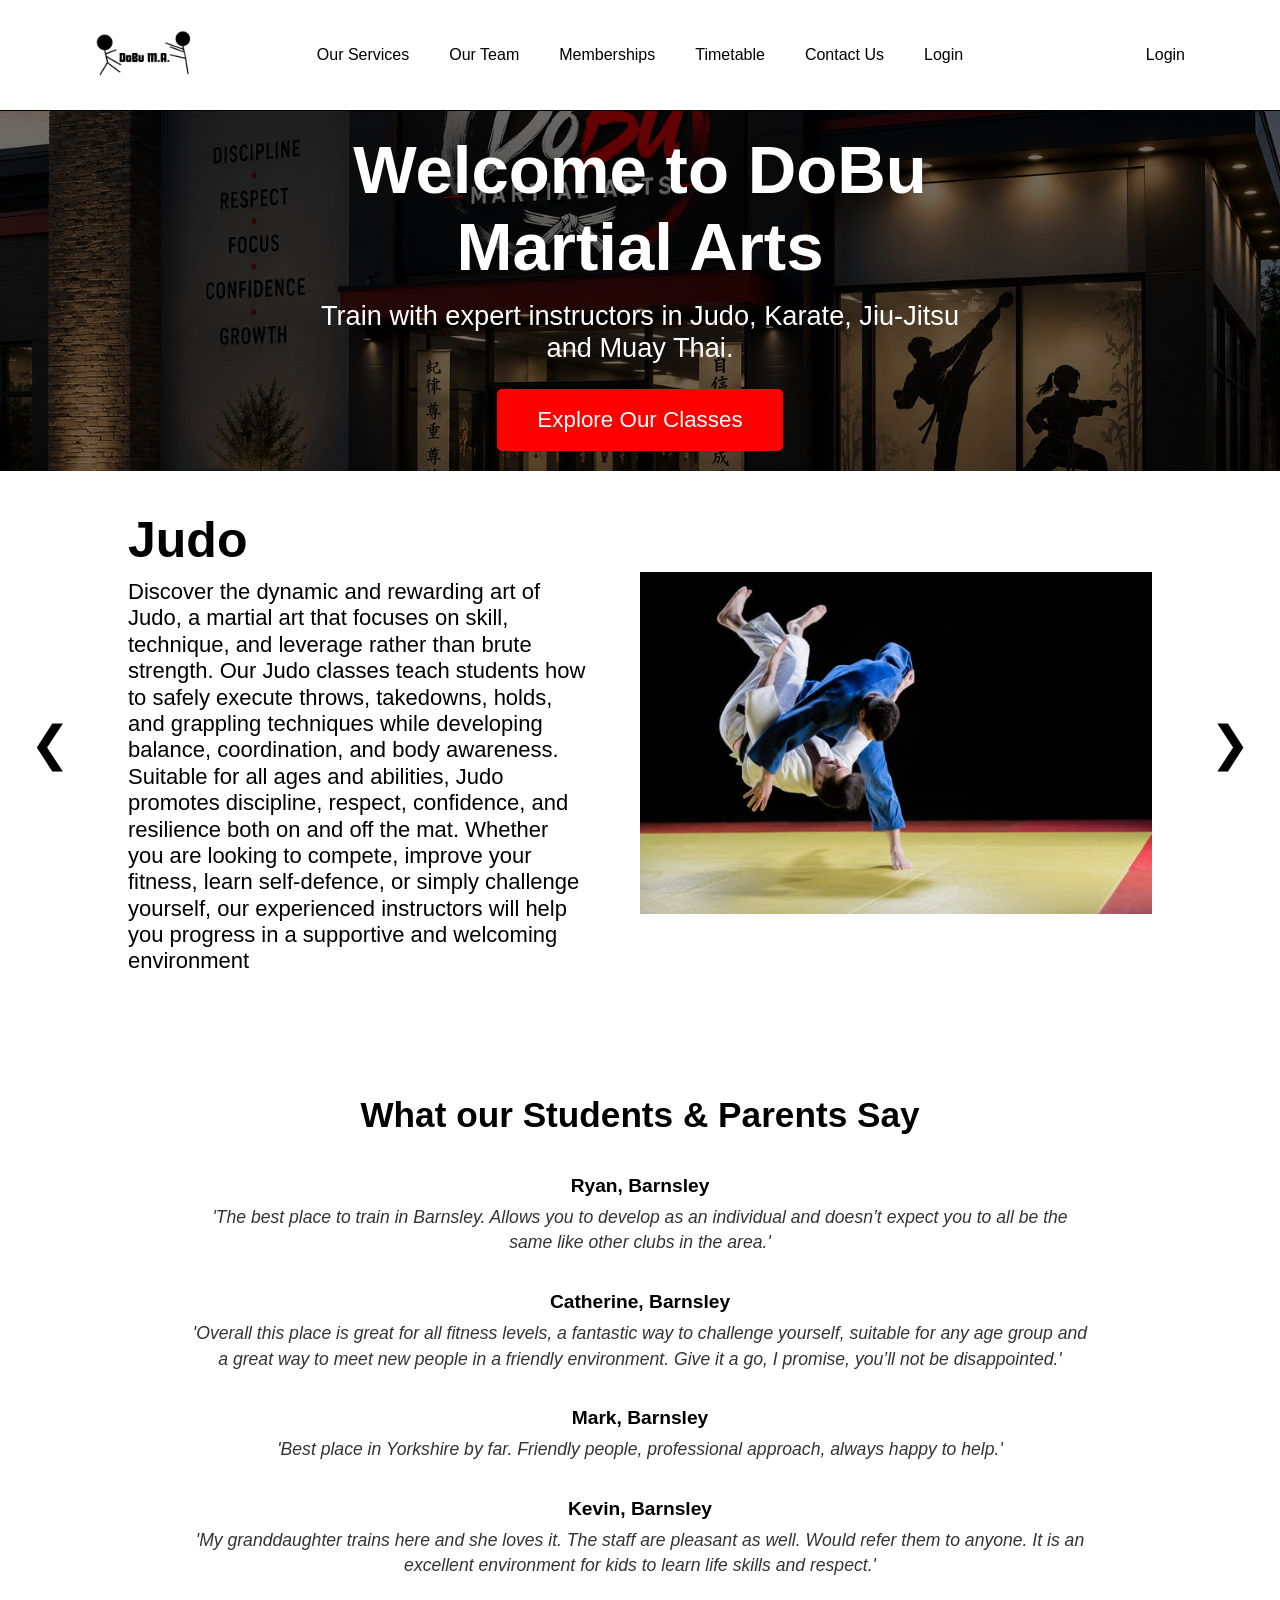
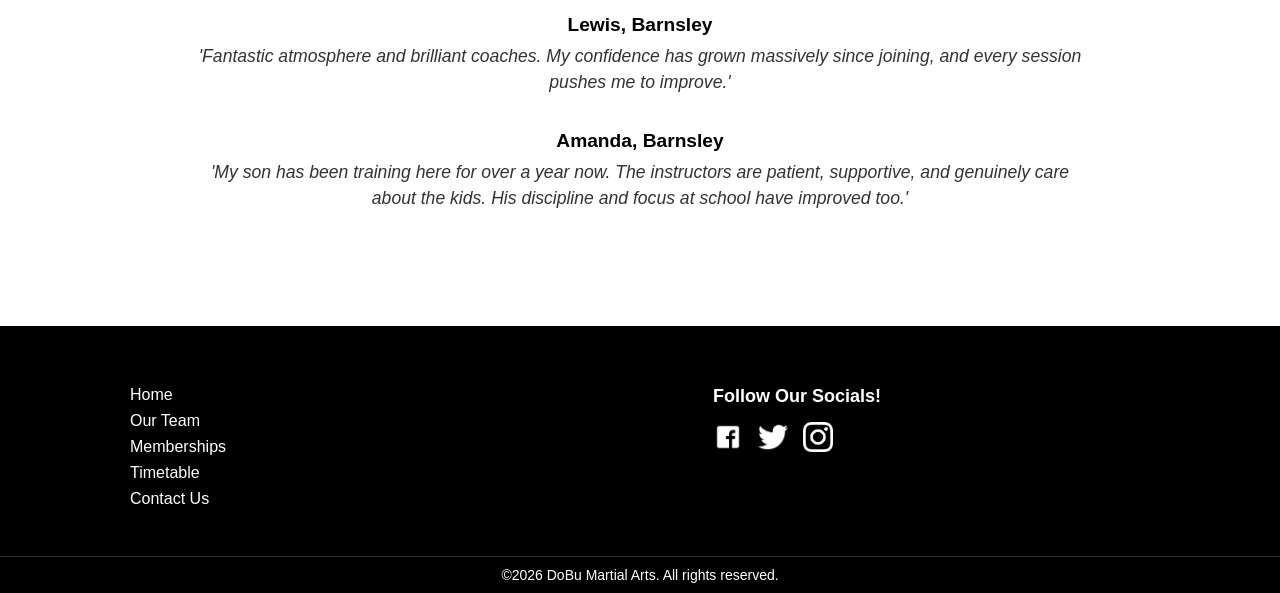
==== commit 1b8f2ecb: "Co-authored-by: n-smith26 <n-smith26@users.noreply.github.com>" ====
--- a/index.html
+++ b/index.html
@@ -1,6 +1,3 @@
-<!DOCTYPE html>
-<html>
-
 <head>
     <title>DoBu Martial Arts</title>
     <meta name="viewport" content="width=device-width, initial-scale=1.0">
@@ -17,7 +14,7 @@
     </div>
 
     <nav class="navbar" id="navMenu">
-        <a href="ourservices.html">Our Services</a>
+        <a href="#services">Our Services</a>
         <a href="ourteam.html">Our Team</a>
         <a href="memberships.html">Memberships</a>
         <a href="timetable.html">Timetable</a>
@@ -34,17 +31,19 @@
 
     </header>
 
+<section class="home-hero">
 
-    <!-- HERO SECTION -->
-<section class="home-hero">
     <div class="home-hero-content">
         <h1>Welcome to DoBu Martial Arts</h1>
         <p>Train with expert instructors in Judo, Karate, Jiu‑Jitsu and Muay Thai.</p>
-        <a href="ourservices.html" class="hero-btn">Explore Our Classes</a>
+        <a href="#services" class="hero-btn">Explore Our Classes</a>
     </div>
 </section>
 
-<section class="hero">
+
+
+<section class="hero" id="services">
+
 
     <div class="offer-slider">
 
@@ -112,7 +111,6 @@
             <div class="footer-section">
                 <ul>
                     <li><a href="index.html">Home</a></li>
-                    <li><a href="ourservices.html">Our Services</a></li>
                     <li><a href="ourteam.html">Our Team</a></li>
                     <li><a href="memberships.html">Memberships</a></li>
                     <li><a href="timetable.html">Timetable</a></li>
@@ -138,4 +136,4 @@
 
     <script src="script.js"></script>
 </body>
-</html>
+</html>
--- a/style.css
+++ b/style.css
@@ -1,3 +1,16 @@
+*{
+  margin: 0;
+  padding: 0;
+  box-sizing: border-box;
+  list-style: none;
+  text-decoration: none;
+  outline: none;
+  scroll-behavior: smooth;
+}
+
+html {
+    scroll-behavior: smooth;
+}
 html, body {
     margin: 0;
     padding: 0;
@@ -10,6 +23,7 @@
     display: flex;
     flex-direction: column;
 }
+
 /* header styles - Nathan Smith */
 .header {
     position: relative;
@@ -80,12 +94,14 @@
     padding: 10px;   
 }
 
-/* footer styles - Nathan Smith */
 .footer {
-    background-color: #000000;
+    width: 100%;
+    background-color: #000;
     color: #ffffff;
-    padding: 40px 20px 10px;
-}
+    padding: 40px 0 10px; /* removed left/right padding */
+    margin-top: auto;
+}
+
 .footer-content {
     display: flex;
     justify-content: space-between;
@@ -153,11 +169,6 @@
     align-items: flex-start;
     width: 45%;
 }
-.footer {
-    margin-top: auto;
-}
-
-
 
 
 /* Login page styles - Nathan Smith*/
@@ -313,31 +324,6 @@
     text-decoration: underline;
     color:#ff0000;
 }
-.hero {
-    width: 100%;
-    height: 450px;
-    position: relative;
-    overflow: hidden;
-}
-
-.slideshow-container {
-    width: 100%;
-    height: 100%;
-    position: relative;
-}
-
-.slide {
-    width: 100%;
-    height: 100%;
-    object-fit: cover;
-    position: absolute;
-    opacity: 0;
-    transition: opacity 1s ease-in-out;
-}
-
-.slide.active {
-    opacity: 1;
-}
 
 /* Table styles - Nathan Smith */
 table {
@@ -360,8 +346,10 @@
 .menu-toggle {
     display: none;
 }
+@media (max-width: 850px) {
 .mobile-login {
     display: none;
+}
 }
 
 @media (max-width: 900px) {
@@ -378,14 +366,18 @@
         display: none;
         flex: none;
         flex-direction: column;
+        background-color: #ffffff;
         position: absolute;
+        top: 60px;
         top: 100%;
         left: 0;
         width: 100%;
+        text-align: center;
         background: white;
         padding: 10px 0;
         z-index: 999;
     }
+    
 
     .navbar.active {
         display: flex;
@@ -399,20 +391,8 @@
         cursor: pointer;
     }
 
-    .mobile-login {
-        display: block;
-        font-weight: bold;
-        border-top: 1px solid #ddd;
-        padding-top: 15px;
-    }
-}
-
-/* HERO SECTION */
-.hero {
-    padding: 80px 0;
-    min-height: 500px;
-}
-
+}
+    
 /* SLIDER */
 .offer-slider {
     width: 100%;
@@ -582,53 +562,6 @@
         grid-template-columns: 1fr;
     }
 }
-/* TIMETABLE HERO SECTION */
-.timetable-hero {
-    width: 100%;
-    padding: 40px 5%;
-    background-color: #f5f5f5;
-    text-align: center;
-}
-
-.timetable-hero h1 {
-    font-size: 2.5rem;
-    margin-bottom: 30px;
-}
-
-/* TIMETABLE TABLE */
-.timetable-container {
-    overflow-x: auto;
-}
-
-.timetable {
-    width: 100%;
-    border-collapse: collapse;
-    background: white;
-    box-shadow: 0 4px 10px rgba(0,0,0,0.1);
-    font-size: 1rem;
-}
-
-.timetable th,
-.timetable td {
-    border: 1px solid #ddd;
-    padding: 12px;
-    text-align: center;
-    min-width: 140px;
-}
-
-.timetable th {
-    background-color: #000;
-    color: white;
-    font-weight: bold;
-}
-
-.timetable tr:nth-child(even) {
-    background-color: #f9f9f9;
-}
-
-.timetable tr:hover {
-    background-color: #eee;
-}
 
 /* CONTACT PAGE HERO STRIP */
 .contact-hero-strip {
@@ -752,7 +685,7 @@
 /* HOME HERO SECTION */
 .home-hero {
     width: 100%;
-    height: 1500px;
+    height: 150vh;
     background: url("img/DoBu-Dojo.png") center/cover no-repeat;
     display: flex;
     justify-content: center;
@@ -761,7 +694,6 @@
     position: relative;
 }
 
-/* Dark overlay */
 .home-hero::before {
     content: "";
     position: absolute;
@@ -772,7 +704,6 @@
     background: rgba(0,0,0,0.55);
 }
 
-/* Text */
 .home-hero-content {
     position: relative;
     color: white;
@@ -790,7 +721,6 @@
     margin-bottom: 25px;
 }
 
-/* Button */
 .hero-btn {
     display: inline-block;
     padding: 18px 40px;
@@ -805,8 +735,6 @@
 .hero-btn:hover {
     background: #b30000;
 }
-
-
 /* TESTIMONIAL SECTION */
 .testimonials {
     width: 80%;
@@ -820,12 +748,10 @@
     margin-bottom: 40px;
 }
 
-/* Each testimonial block */
 .testimonial {
     margin-bottom: 35px;
 }
 
-/* Name ABOVE the quote */
 .testimonial .name {
     display: block;
     font-size: 1.2rem;
@@ -834,10 +760,94 @@
     margin-bottom: 8px;
 }
 
-/* Quote text */
 .testimonial p {
     font-size: 1.1rem;
     line-height: 1.6rem;
     font-style: italic;
     color: #333;
 }
+
+/* ============================================================
+   FINAL TIMETABLE LAYOUT (IDENTICAL TO YOUR IMAGE)
+   ============================================================ */
+
+.timetable-hero {
+    width: 100%;
+    padding: 40px;
+    background: #f5f5f5;
+    text-align: center;
+
+}
+
+.timetable-container {
+    width: 100%;
+}
+
+.timetable {
+    width: 80%;
+    border-collapse: collapse;
+    background: white;
+    font-size: 1rem;
+    table-layout: fixed;
+    box-shadow: 0 4px 10px rgba(0,0,0,0.1);
+    align-items: center;
+}
+
+.timetable th,
+.timetable td {
+    border: 1px solid #ddd;
+    padding: 12px;
+    text-align: center;
+    word-wrap: break-word;
+}
+
+.timetable th {
+    background: #000;
+    color: #fff;
+    font-weight: bold;
+}
+
+.timetable tr:nth-child(even) {
+    background: #f9f9f9;
+}
+
+.timetable tr:hover {
+    background: #eee;
+}
+
+/* ============================================================
+   FINAL FOOTER FIX — FULL WIDTH BLACK STRIP
+   ============================================================ */
+
+.footer {
+    width: 100%;
+    background: #000;
+    color: #fff;
+    padding: 40px 0 10px;
+    margin-top: auto;
+}
+
+.footer-content {
+    width: 100%;
+    max-width: 1100px;
+    margin: 0 auto;
+    display: flex;
+    justify-content: space-between;
+    flex-wrap: wrap;
+    padding: 0 20px;
+}
+
+.footer-section {
+    flex: 1;
+    min-width: 250px;
+    margin: 20px;
+}
+
+.footer-bottom {
+    width: 100%;
+    text-align: center;
+    border-top: 1px solid #333;
+    padding-top: 10px;
+    margin-top: 20px;
+}
+
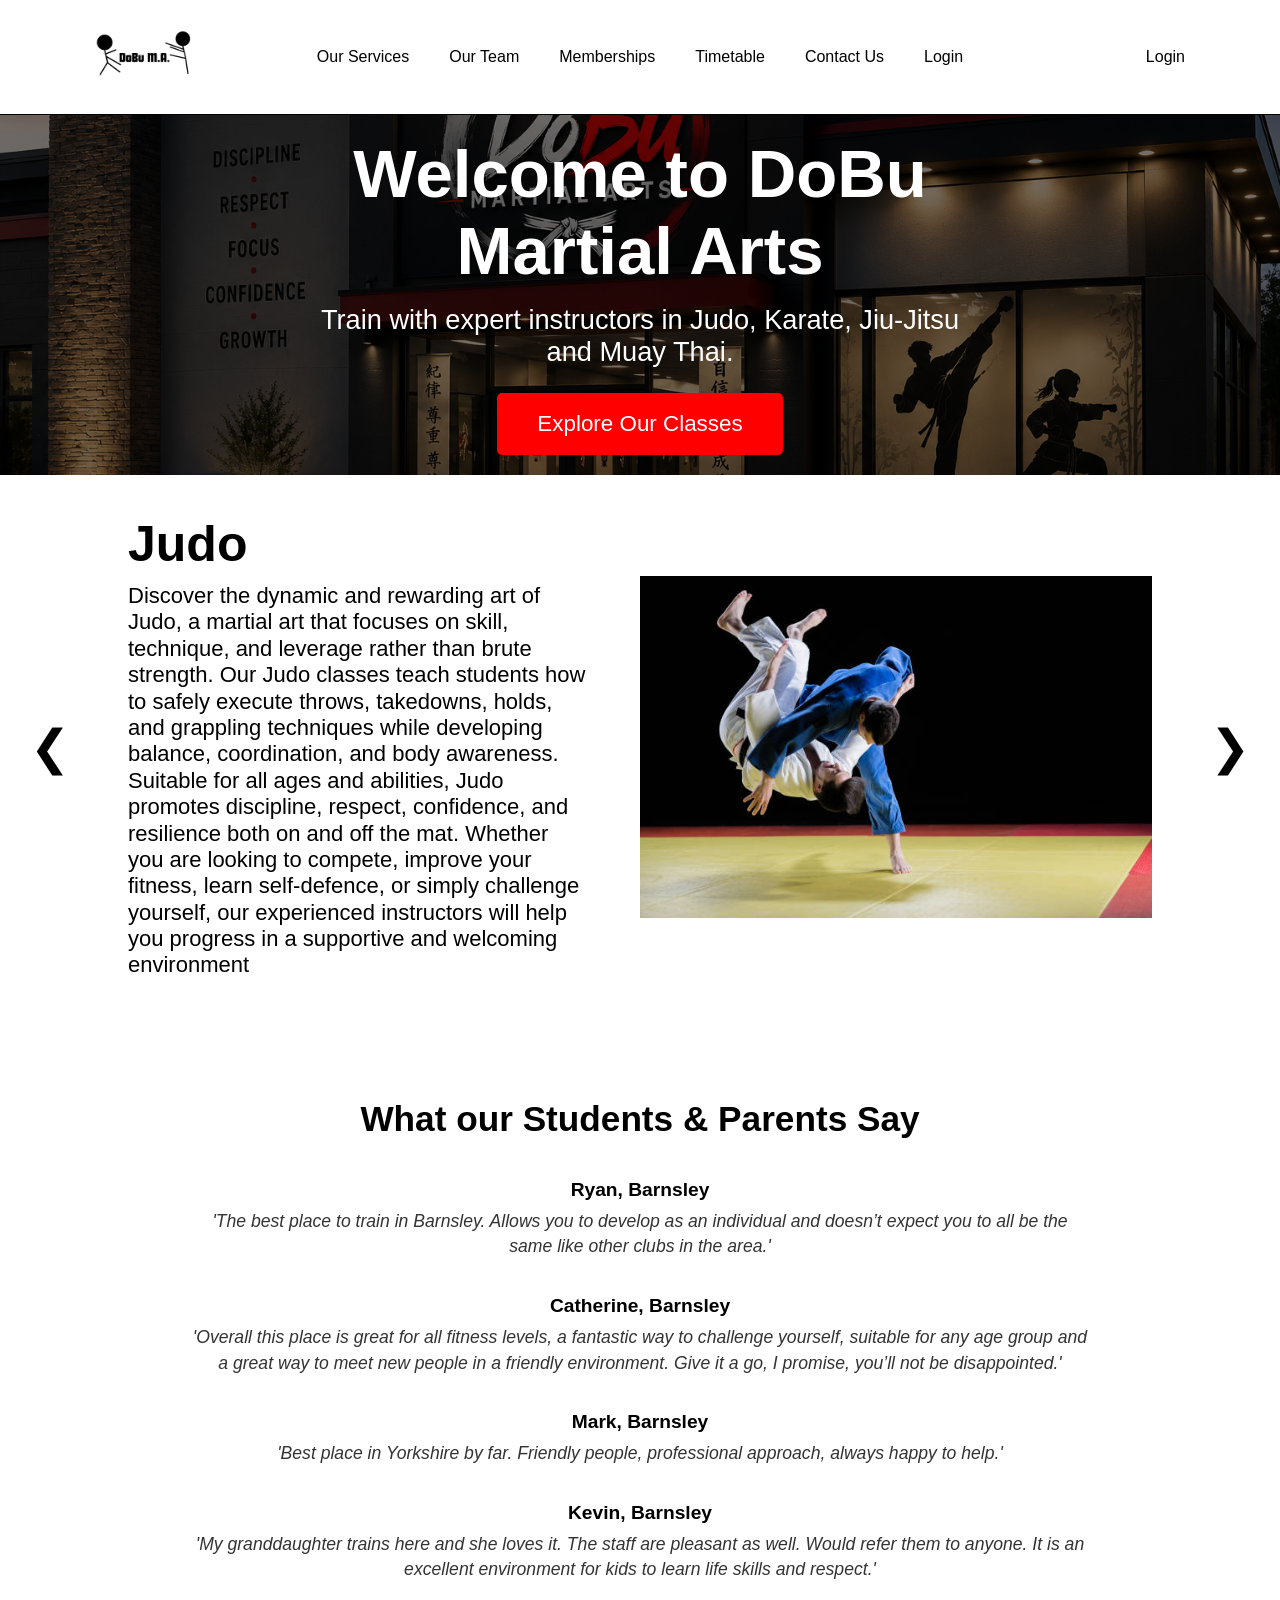
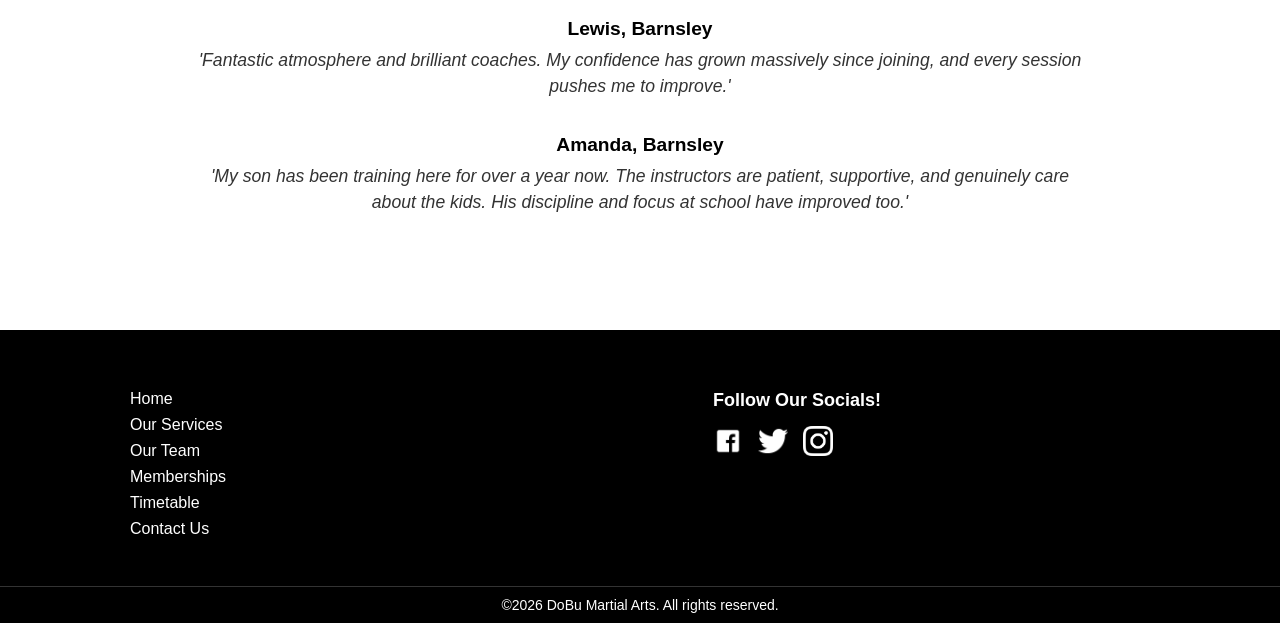
==== commit 846f5aab: "git commit -m "Remove Our Services page and update navigation links accordingly"" ====
--- a/index.html
+++ b/index.html
@@ -1,3 +1,6 @@
+<!DOCTYPE html>
+<html>
+
 <head>
     <title>DoBu Martial Arts</title>
     <meta name="viewport" content="width=device-width, initial-scale=1.0">
@@ -31,8 +34,9 @@
 
     </header>
 
+
+    <!-- HERO SECTION -->
 <section class="home-hero">
-
     <div class="home-hero-content">
         <h1>Welcome to DoBu Martial Arts</h1>
         <p>Train with expert instructors in Judo, Karate, Jiu‑Jitsu and Muay Thai.</p>
@@ -40,10 +44,7 @@
     </div>
 </section>
 
-
-
 <section class="hero" id="services">
-
 
     <div class="offer-slider">
 
@@ -111,6 +112,7 @@
             <div class="footer-section">
                 <ul>
                     <li><a href="index.html">Home</a></li>
+                    <li><a href="ourservices.html">Our Services</a></li>
                     <li><a href="ourteam.html">Our Team</a></li>
                     <li><a href="memberships.html">Memberships</a></li>
                     <li><a href="timetable.html">Timetable</a></li>
@@ -136,4 +138,4 @@
 
     <script src="script.js"></script>
 </body>
-</html>+</html>
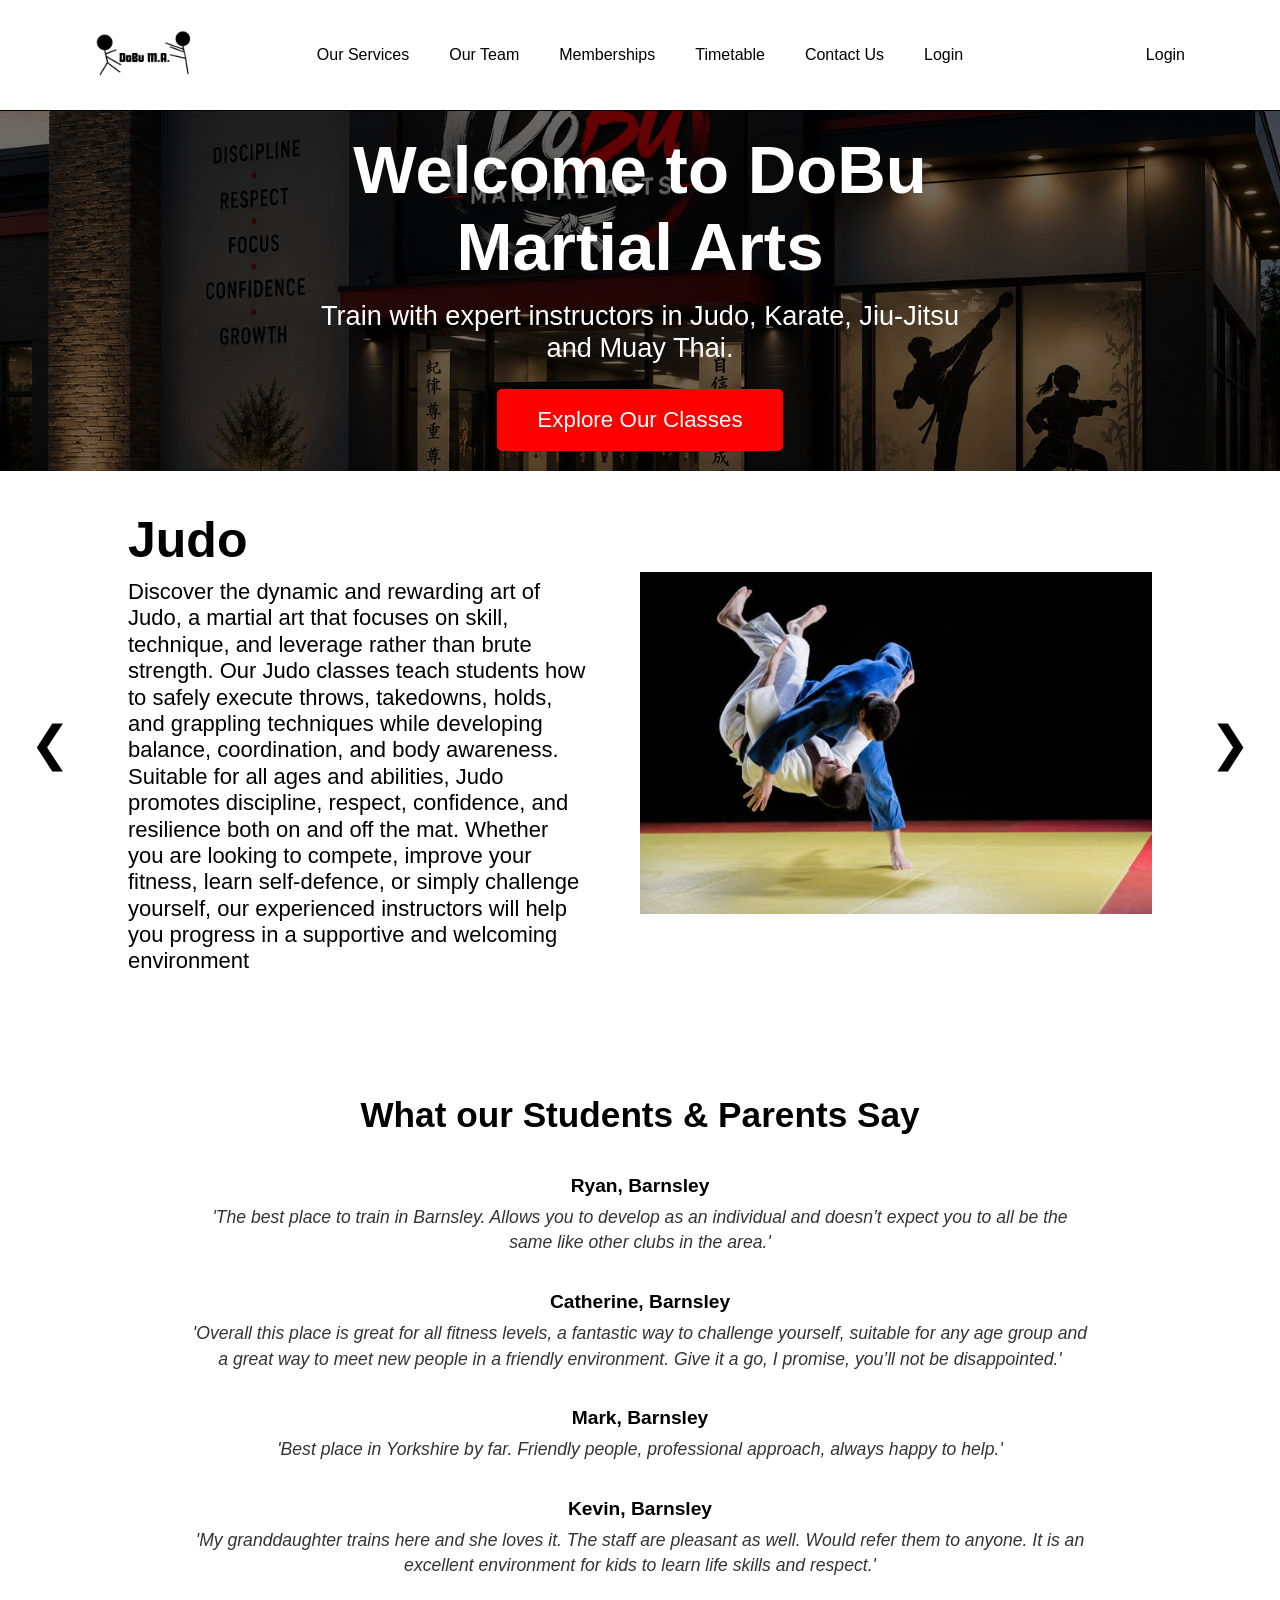
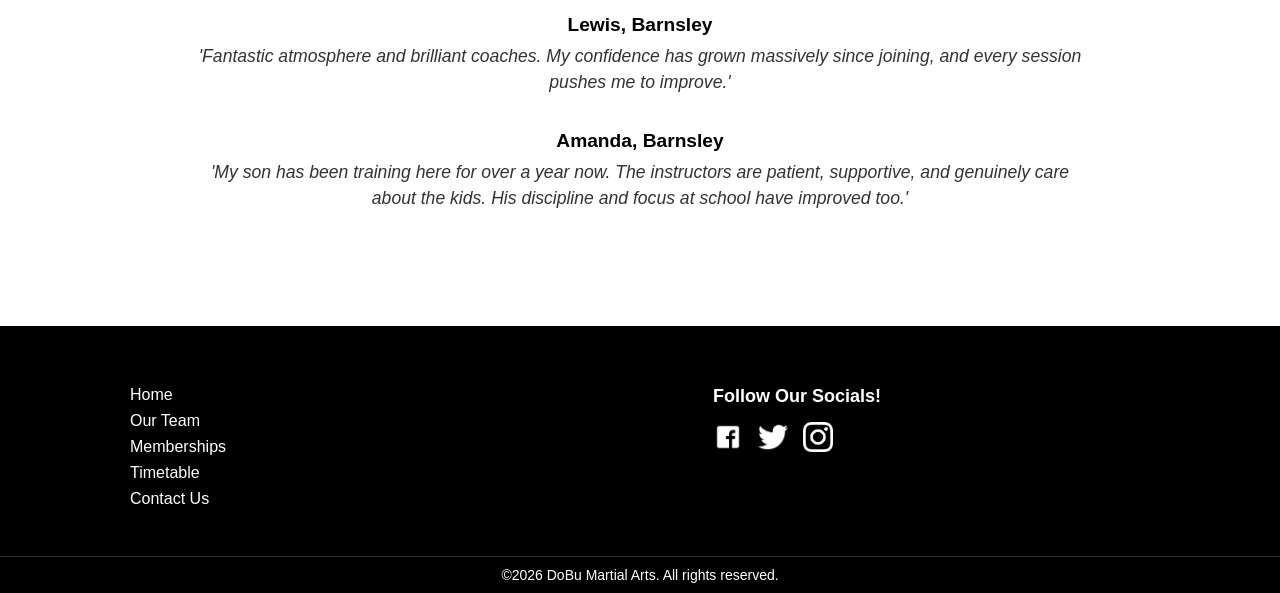
==== commit 5260c602: "Merge branch 'main' of https://github.com/n-smith26/DoBu-MA" ====
--- a/index.html
+++ b/index.html
@@ -1,6 +1,3 @@
-<!DOCTYPE html>
-<html>
-
 <head>
     <title>DoBu Martial Arts</title>
     <meta name="viewport" content="width=device-width, initial-scale=1.0">
@@ -34,9 +31,8 @@
 
     </header>
 
+<section class="home-hero">
 
-    <!-- HERO SECTION -->
-<section class="home-hero">
     <div class="home-hero-content">
         <h1>Welcome to DoBu Martial Arts</h1>
         <p>Train with expert instructors in Judo, Karate, Jiu‑Jitsu and Muay Thai.</p>
@@ -44,7 +40,7 @@
     </div>
 </section>
 
-<section class="hero" id="services">
+<section class="hero">
 
     <div class="offer-slider">
 
@@ -112,7 +108,6 @@
             <div class="footer-section">
                 <ul>
                     <li><a href="index.html">Home</a></li>
-                    <li><a href="ourservices.html">Our Services</a></li>
                     <li><a href="ourteam.html">Our Team</a></li>
                     <li><a href="memberships.html">Memberships</a></li>
                     <li><a href="timetable.html">Timetable</a></li>
@@ -138,4 +133,4 @@
 
     <script src="script.js"></script>
 </body>
-</html>
+</html>
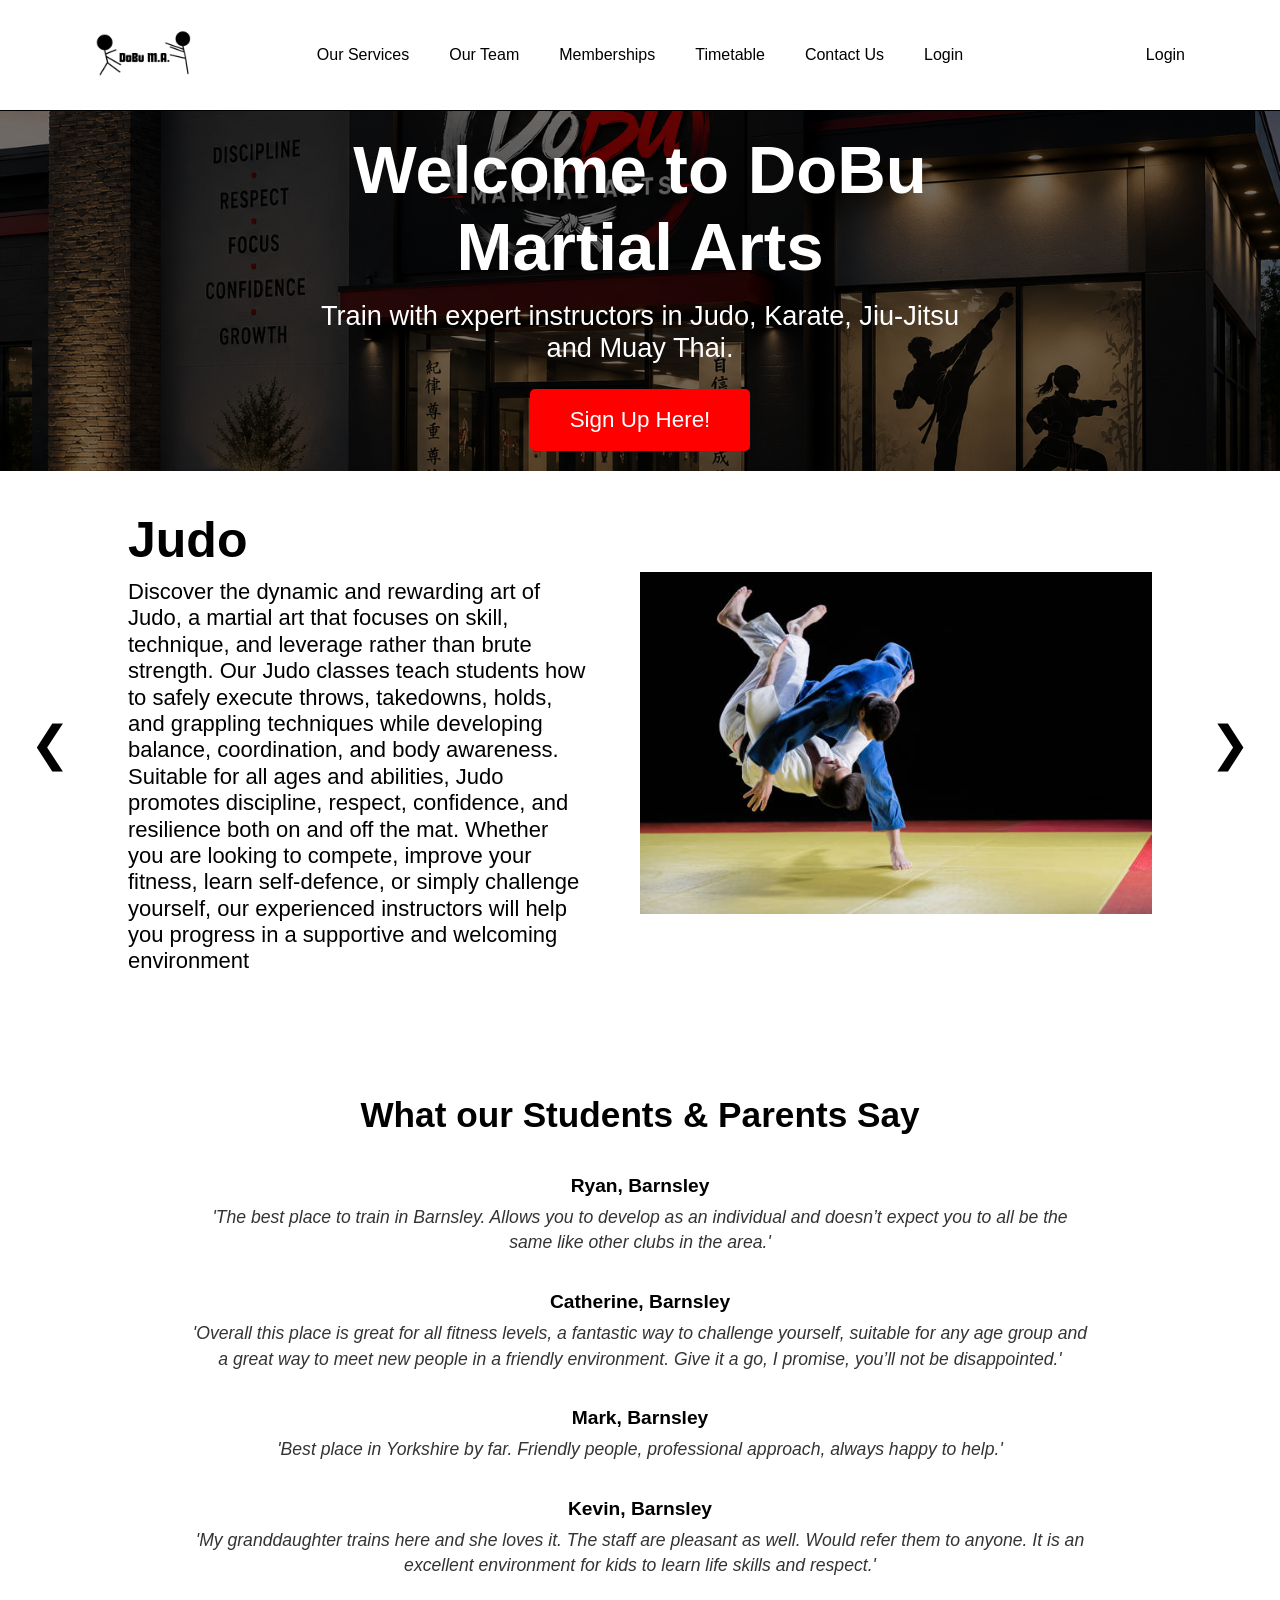
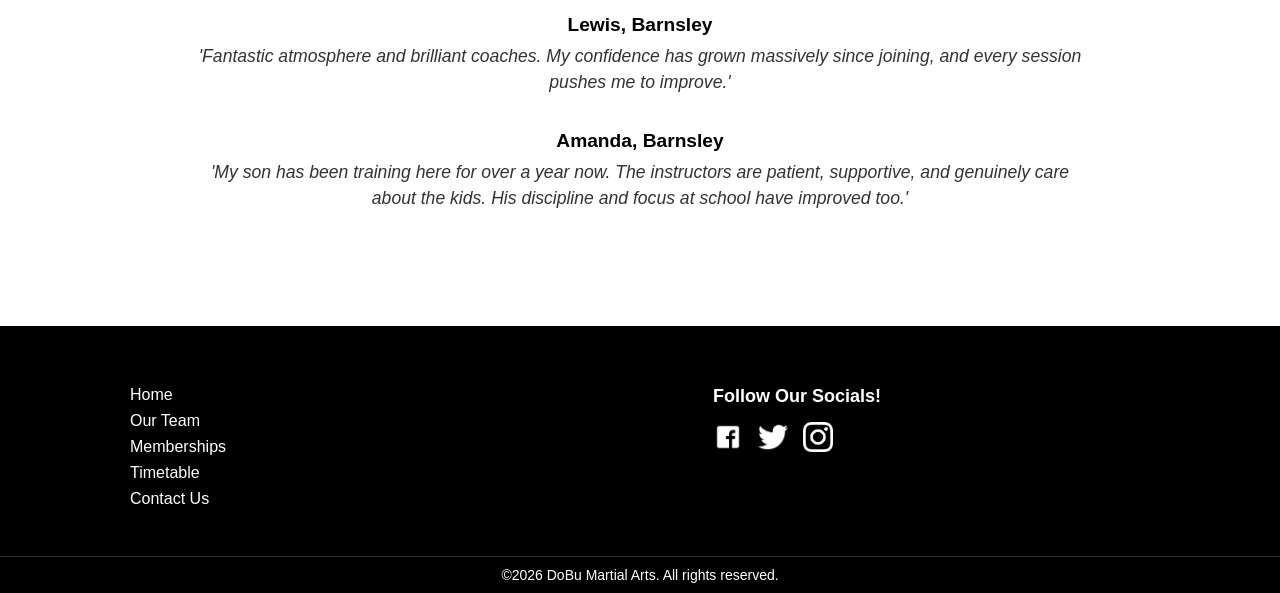
==== commit bc644759: "git commit - m "Updated navigation links and removed 'Our Services' from the navbar and footer acros" ====
--- a/index.html
+++ b/index.html
@@ -36,7 +36,7 @@
     <div class="home-hero-content">
         <h1>Welcome to DoBu Martial Arts</h1>
         <p>Train with expert instructors in Judo, Karate, Jiu‑Jitsu and Muay Thai.</p>
-        <a href="#services" class="hero-btn">Explore Our Classes</a>
+        <a href="signup.html" class="hero-btn">Sign Up Here!</a>
     </div>
 </section>
 
